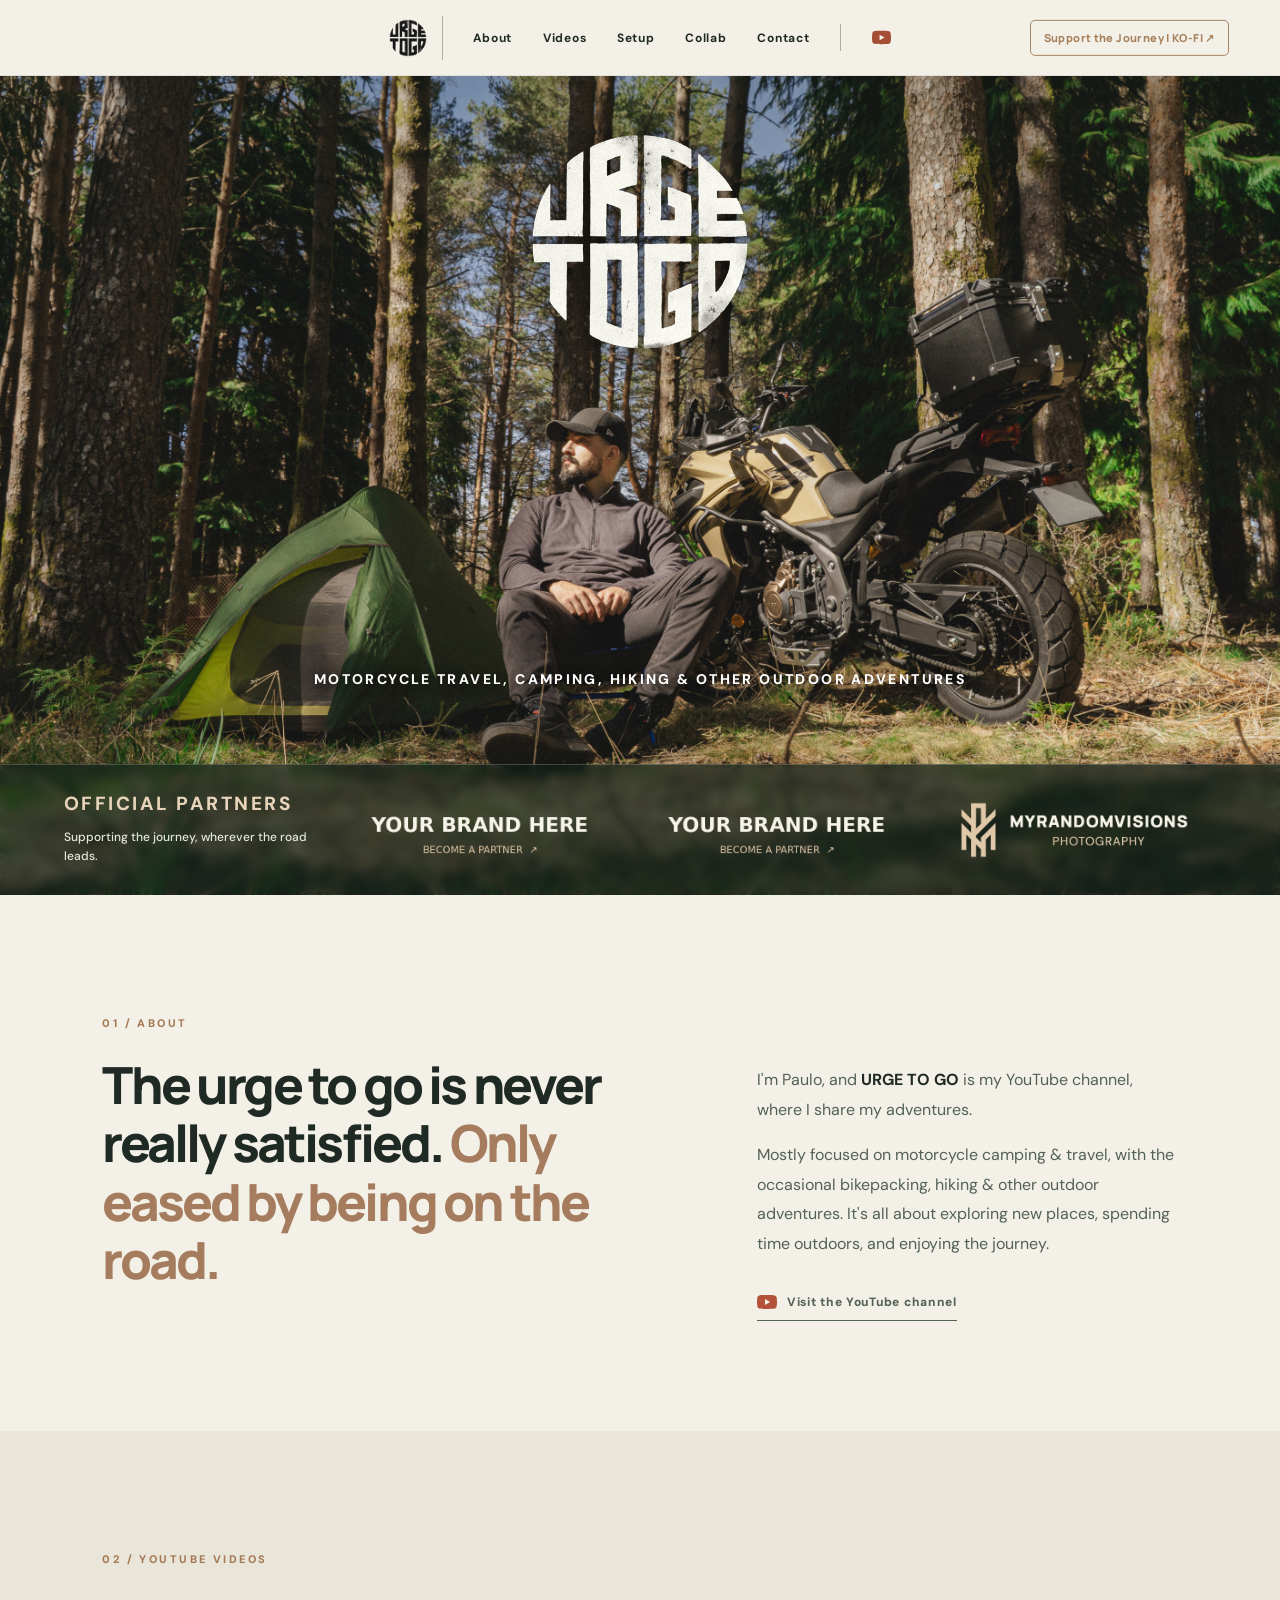
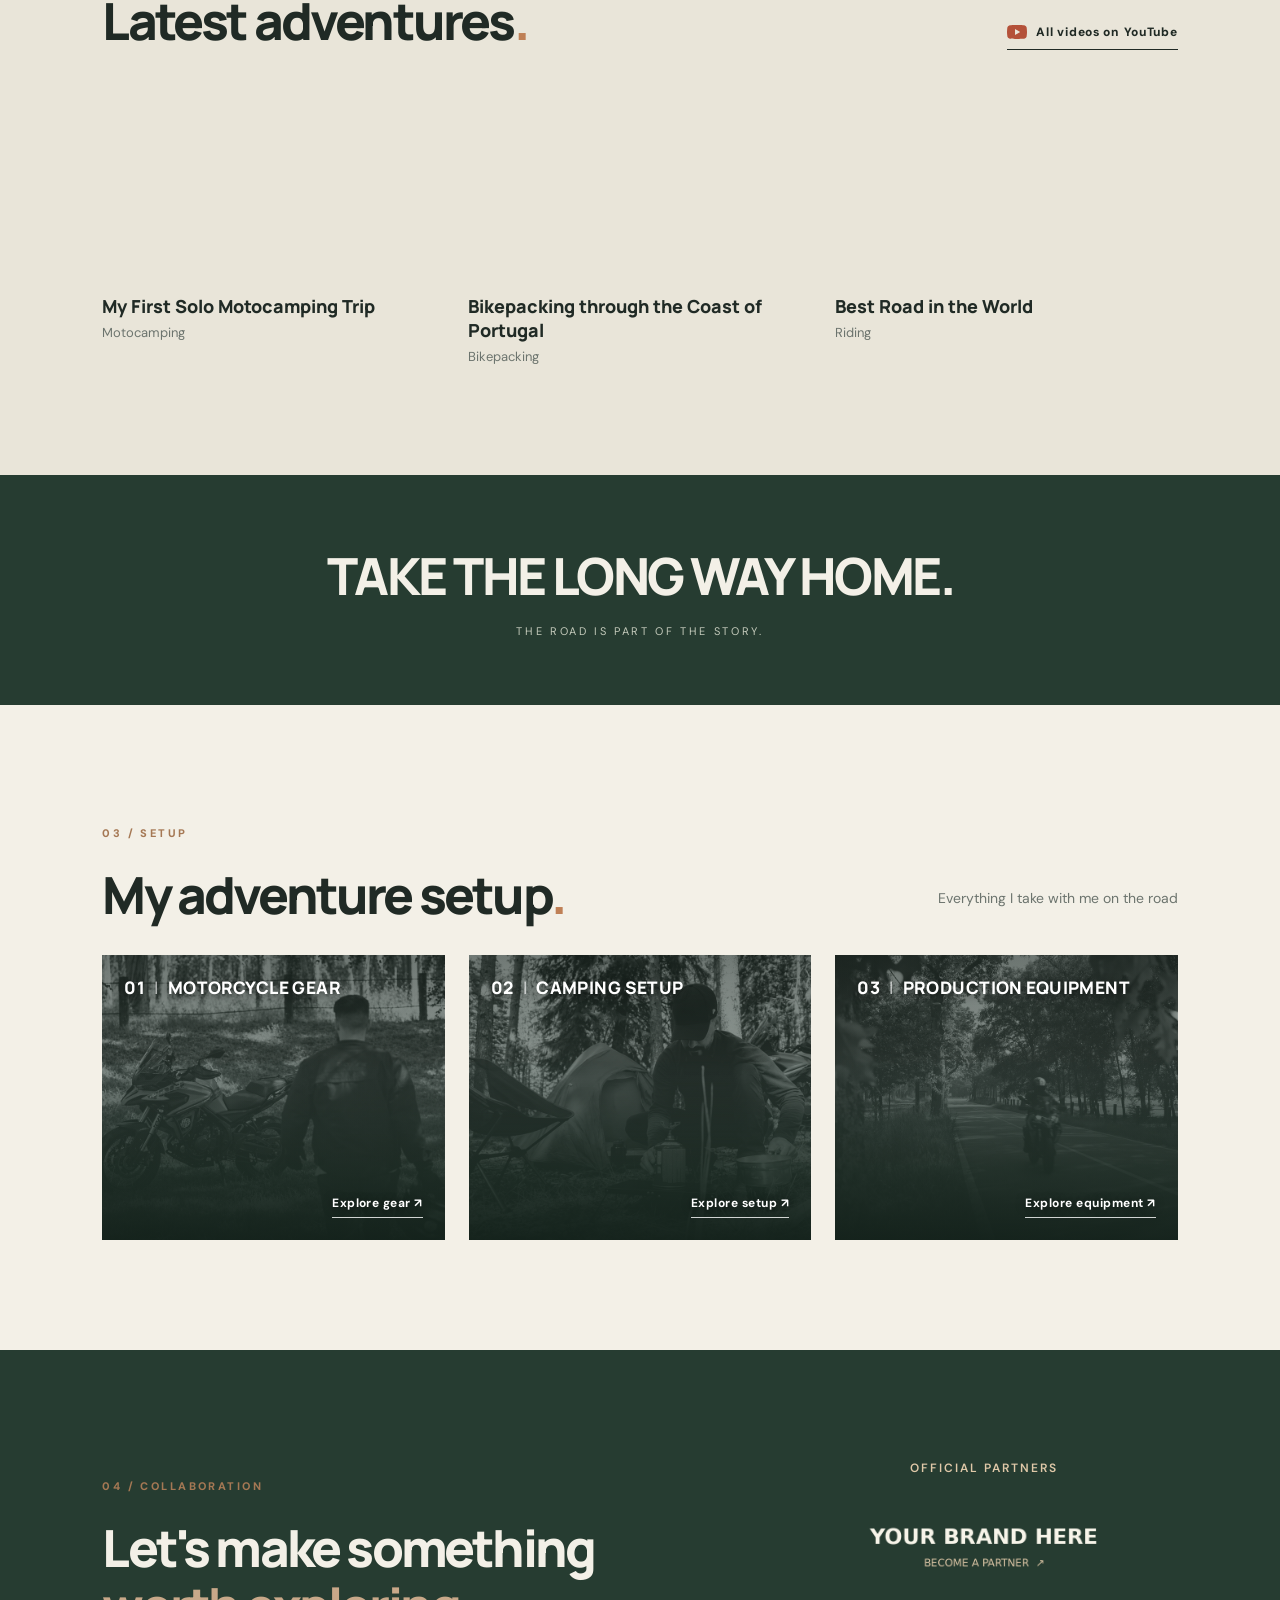
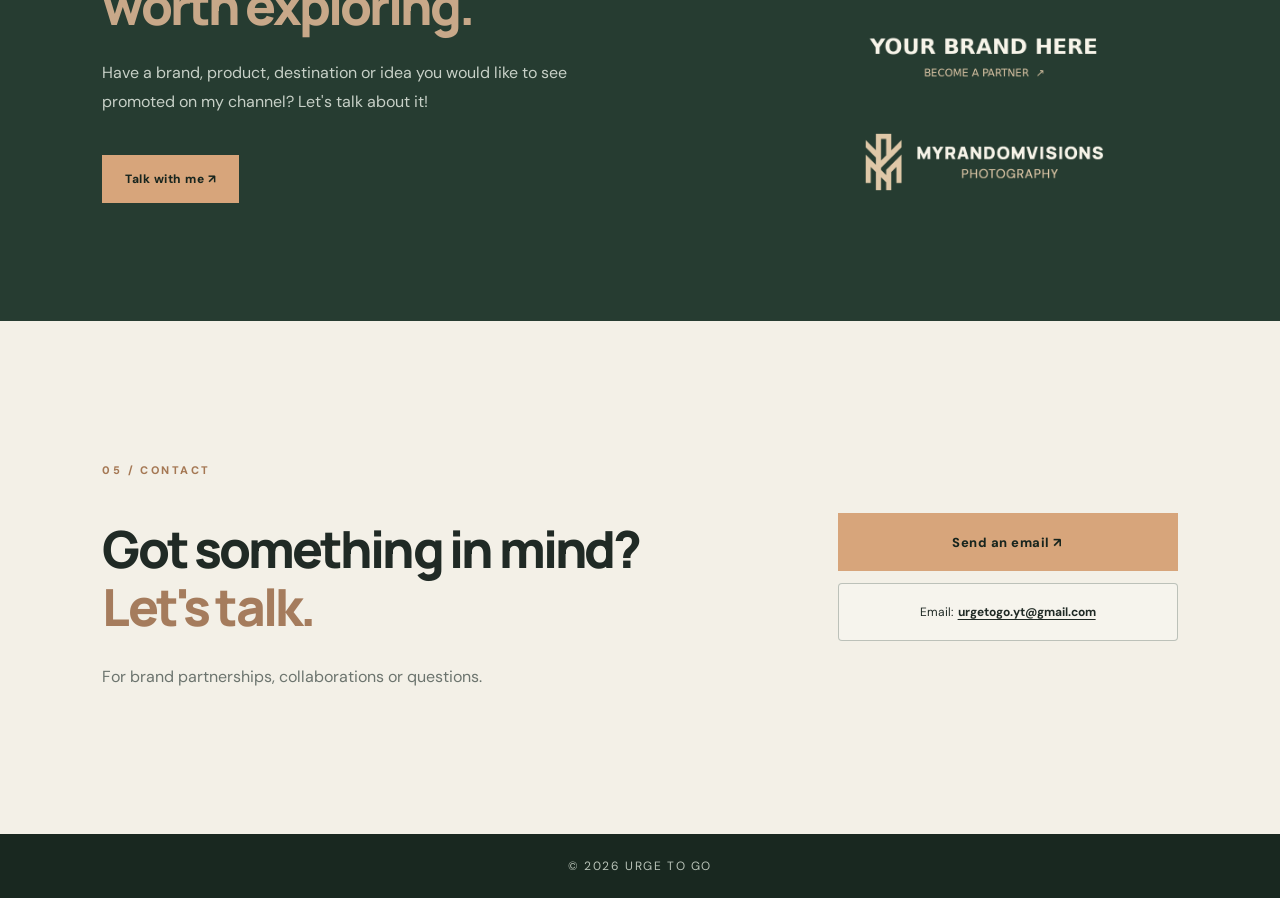
==== index.html @ 3bc168de "Add files via upload" ====
<!doctype html>
<html lang="en">
  <head><meta charset="utf-8"><meta name="viewport" content="width=device-width,initial-scale=1"><meta name="description" content="URGE TO GO — Motorcycle Travel, Camping, Hiking & Other Outdoor Adventures"><title>URGE TO GO | Motorcycle Travel, Camping, Hiking & Other Outdoor Adventures</title><link rel="icon" type="image/jpeg" href="images/favicon.jpg"><link rel="stylesheet" href="style.css"><style>
/* Keep the contact section comfortably in view when navigating to #contact. */
#contact { scroll-margin-top: 85px; padding-top: 155px; padding-bottom: 155px; }
/* Redistribute spacing inside Contact without changing section height. */
#contact .contact-copy > .eyebrow { transform: translateY(-24px); }
#contact .contact-copy > h2 + p { transform: translateY(12px); }
</style>
  </head>

  <body id="top">
    <header class="nav">
      <div class="nav-inner"><a class="wordmark" href="#top" aria-label="URGE TO GO home"><img src="images/header-logo.png" alt="URGE TO GO"></a>
        <nav aria-label="Main navigation"><a href="#about">About</a><a href="#videos">Videos</a><a href="#gear">Setup</a><a href="#collaborate">Collab</a><a href="#contact">Contact</a><a class="nav-youtube" href="https://www.youtube.com/@urgetogo" target="_blank" rel="noopener noreferrer" aria-label="URGE TO GO YouTube channel (opens in a new tab)" title="YouTube channel"><svg class="youtube-icon" viewBox="0 0 24 24" aria-hidden="true"><path fill="currentColor" d="M23.5 6.2a3 3 0 0 0-2.1-2.1C19.5 3.6 12 3.6 12 3.6s-7.5 0-9.4.5A3 3 0 0 0 .5 6.2 31.4 31.4 0 0 0 0 12a31.4 31.4 0 0 0 .5 5.8 3 3 0 0 0 2.1 2.1c1.9.5 9.4.5 9.4.5s7.5 0 9.4-.5a3 3 0 0 0 2.1-2.1A31.4 31.4 0 0 0 24 12a31.4 31.4 0 0 0-.5-5.8ZM9.6 15.6V8.4l6.2 3.6-6.2 3.6Z"/></svg></a>
        <a class="mobile-kofi" href="https://ko-fi.com/urgetogo" target="_blank" rel="noopener noreferrer">Support the Journey | KO-FI ↗</a>
</nav>
<a class="header-kofi" href="https://ko-fi.com/urgetogo" target="_blank" rel="noopener noreferrer">Support the Journey | KO-FI ↗</a>
<button class="menu" aria-label="Toggle navigation" aria-expanded="false">☰</button>
      </div>
    </header>

    <main>
      <section class="hero" aria-label="URGE TO GO motocamping adventure">
        <div class="hero-shade">
        </div>
        <div class="hero-content">
          <div class="logo-frame"><img src="images/logo.png" alt="URGE TO GO" onerror="this.style.display='none';this.nextElementSibling.style.display='block'"><h1 style="display:none">URGE TO GO</h1>
          </div>
        </div>
<p class="hero-tagline">MOTORCYCLE TRAVEL, CAMPING, HIKING & OTHER OUTDOOR ADVENTURES</p>
        <div class="hero-partners" aria-labelledby="partners-title">
          <div class="partners-heading"><p class="eyebrow" id="partners-title">OFFICIAL PARTNERS</p><p>Supporting the journey, wherever the road leads.</p>
          </div>
          <div class="partner-grid"><a class="partner-slot" data-partner="1" href="#contact" aria-label="Partner opportunity one — contact URGE TO GO"><img class="shared-partner-logo" src="images/partner-1.png" alt="Partner 1 — Your brand here"></a><a class="partner-slot" data-partner="2" href="#contact" aria-label="Partner opportunity two — contact URGE TO GO"><img class="shared-partner-logo" src="images/partner-2.png" alt="Partner 2 — Your brand here"></a><a class="partner-slot" data-partner="3" href="https://instagram.com/myrandomviisions" aria-label="Myrandomvisions Photography on Instagram"><img class="shared-partner-logo" src="images/partner-3.png" alt="Myrandomvisions Photography logo"></a>
          </div>
        </div>
      </section>

      <section class="intro section" id="about">
        <div><p class="eyebrow">01 / ABOUT</p><h2>The urge to go is never really satisfied. <em class="about-second-line">Only eased by being on the road.</em></h2>
        </div>
        <div class="intro-copy"><p>I'm Paulo, and <strong>URGE TO GO</strong> is my YouTube channel, where I share my adventures.</p><p>Mostly focused on motorcycle camping & travel, with the occasional bikepacking, hiking & other outdoor adventures. It's all about exploring new places, spending time outdoors, and enjoying the journey.</p><a class="text-link youtube-text-link" href="https://www.youtube.com/@urgetogo" target="_blank" rel="noopener"><svg class="youtube-icon" viewBox="0 0 24 24" aria-hidden="true" focusable="false"><path fill="currentColor" d="M23.5 6.2a3 3 0 0 0-2.1-2.1C19.5 3.6 12 3.6 12 3.6s-7.5 0-9.4.5A3 3 0 0 0 .5 6.2 31.4 31.4 0 0 0 0 12a31.4 31.4 0 0 0 .5 5.8 3 3 0 0 0 2.1 2.1c1.9.5 9.4.5 9.4.5s7.5 0 9.4-.5a3 3 0 0 0 2.1-2.1A31.4 31.4 0 0 0 24 12a31.4 31.4 0 0 0-.5-5.8ZM9.6 15.6V8.4l6.2 3.6-6.2 3.6Z"/></svg><span>Visit the YouTube channel</span></a>
        </div>
      </section>

      <section class="videos section" id="videos">
        <div class="section-heading">
          <div><p class="eyebrow">02 / YOUTUBE VIDEOS</p><h2>Latest adventures<span class="dot">.</span></h2>
          </div>
<a class="text-link" href="https://www.youtube.com/@urgetogo/videos" target="_blank" rel="noopener"><svg class="youtube-icon" viewBox="0 0 24 24" aria-hidden="true" focusable="false"><path fill="currentColor" d="M23.5 6.2a3 3 0 0 0-2.1-2.1C19.5 3.6 12 3.6 12 3.6s-7.5 0-9.4.5A3 3 0 0 0 .5 6.2 31.4 31.4 0 0 0 0 12a31.4 31.4 0 0 0 .5 5.8 3 3 0 0 0 2.1 2.1c1.9.5 9.4.5 9.4.5s7.5 0 9.4-.5a3 3 0 0 0 2.1-2.1A31.4 31.4 0 0 0 24 12a31.4 31.4 0 0 0-.5-5.8ZM9.6 15.6V8.4l6.2 3.6-6.2 3.6Z"/></svg><span>All videos on YouTube</span></a>
        </div>
        <div class="video-grid">
          <article class="video-card">
            <div class="video-placeholder" data-video="1"><span>▶</span><small>VIDEO 01 · ADD YOUTUBE ID</small>
            </div>
<h3>My First Solo Motocamping Trip</h3><p>Motocamping</p>
          </article>
          <article class="video-card">
            <div class="video-placeholder" data-video="2"><span>▶</span><small>VIDEO 02 · ADD YOUTUBE ID</small>
            </div>
<h3>Bikepacking through the Coast of Portugal</h3><p>Bikepacking</p>
          </article>
          <article class="video-card">
            <div class="video-placeholder" data-video="3"><span>▶</span><small>VIDEO 03 · ADD YOUTUBE ID</small>
            </div>
<h3>Best Road in the World</h3><p>Riding</p>
          </article>
        </div>
      </section>

      <section class="quote"><p>TAKE THE LONG WAY HOME.</p><span>THE ROAD IS PART OF THE STORY.</span>
      </section>

      <section class="gear section" id="gear">
        <div class="section-heading">
          <div><p class="eyebrow">03 / SETUP</p><h2>My adventure setup<span class="dot">.</span></h2>
          </div>
<p class="heading-note">Everything I take with me on the road</p>
        </div>
        <div class="gear-grid"><a class="gear-card" href="motorcycle.html">
          <div class="gear-image gear-one"><div class="gear-overlay"><span class="gear-overlay-heading"><span class="gear-overlay-number">01</span><span class="gear-overlay-divider">|</span><span>MOTORCYCLE GEAR</span></span><span class="gear-overlay-cta">Explore gear ↗</span></div></div>
</a><a class="gear-card" href="camping.html">
          <div class="gear-image gear-two"><div class="gear-overlay"><span class="gear-overlay-heading"><span class="gear-overlay-number">02</span><span class="gear-overlay-divider">|</span><span>CAMPING SETUP</span></span><span class="gear-overlay-cta">Explore setup ↗</span></div></div>
</a><a class="gear-card" href="filming.html">
          <div class="gear-image gear-three"><div class="gear-overlay"><span class="gear-overlay-heading"><span class="gear-overlay-number">03</span><span class="gear-overlay-divider">|</span><span>PRODUCTION EQUIPMENT</span></span><span class="gear-overlay-cta">Explore equipment ↗</span></div></div>
</a>
        </div>
      </section>

      <section class="collaborate section" id="collaborate">
        <div class="collab-text"><p class="eyebrow">04 / COLLABORATION</p><h2>Let's make something<br><em>worth exploring.</em></h2><p>Have a brand, product, destination or idea you would like to see promoted on my channel? Let's talk about it!</p><a class="button button-light" href="#contact">Talk with me ↗</a>
        </div>
        <div class="collab-partners" aria-label="Partner opportunities"><h3 class="collab-partners-title">OFFICIAL PARTNERS</h3><a class="collab-partner-slot" data-partner="1" href="#contact" aria-label="Partner opportunity 1 — contact URGE TO GO"><img class="shared-partner-logo" src="images/partner-1.png" alt="Partner 1 — Your brand here"></a><a class="collab-partner-slot" data-partner="2" href="#contact" aria-label="Partner opportunity 2 — contact URGE TO GO"><img class="shared-partner-logo" src="images/partner-2.png" alt="Partner 2 — Your brand here"></a><a class="collab-partner-slot" data-partner="3" href="https://instagram.com/myrandomviisions" aria-label="Myrandomvisions Photography on Instagram"><img class="shared-partner-logo" src="images/partner-3.png" alt="Myrandomvisions Photography logo"></a>
        </div>
      </section>

      <section class="contact section" id="contact">
        <div class="contact-inner">
          <div class="contact-copy"><p class="eyebrow">05 / CONTACT</p><h2>Got something in mind? <em>Let's talk.</em></h2><p>For brand partnerships, collaborations or questions.</p>
          </div>
          <div class="contact-action"><a class="button" id="contact-email" href="mailto:urgetogo.yt@gmail.com?subject=URGE%20TO%20GO%20Inquiry">Send an email ↗</a><p class="contact-hint">Email: <a href="mailto:urgetogo.yt@gmail.com">urgetogo.yt@gmail.com</a></p>
          </div>
        </div>
      </section>
    </main>

    <footer class="site-footer">
  <span class="footer-copyright">
    © 2026 URGE TO GO
  </span>


    </footer>
<a href="#top" class="back-top" aria-label="Back to top">↑</a>
    <script>
/* Partner URLs: edit each link here once to update both partner sections. */
const partnerLinks = {
  1: "#contact",
  2: "#contact",
  3: "https://instagram.com/myrandomvisions"
};
document.querySelectorAll('[data-partner]').forEach(function (box) {
  const url = partnerLinks[box.dataset.partner];
  if (!url) return;
  box.href = url;
  if (/^https?:\/\//i.test(url)) {
    box.target = "_blank";
    box.rel = "noopener noreferrer";
  } else {
    box.removeAttribute("target");
    box.removeAttribute("rel");
  }
});
</script>
    <script src="script.js">
    </script>
  </body>
</html>
---- style.css ----
@import url('https://fonts.googleapis.com/css2?family=DM+Sans:wght@400;500;600;700&family=Manrope:wght@400;500;600;700;800&display=swap');
:root {
  --ink:#202a25;
  --forest:#263d32;
  --cream:#f3f0e7;
  --sand:#ded6c4;
  --orange:#bf8056;
  --muted:#6c746e
}
* {
  box-sizing:border-box
}
html {
  scroll-behavior:smooth;
  scroll-padding-top:80px
}
body {
  margin:0;
  background:var(--cream);
  color:var(--ink);
  font-family:'DM Sans',Arial,sans-serif
}
a {
  color:inherit;
  text-decoration:none
}
.nav {
  height:76px;
  position:sticky;
  top:0;
  z-index:30;
  background:#f3f0e7f2;
  backdrop-filter:blur(12px);
  display:flex;
  align-items:center;
  justify-content:space-between;
  padding:0 6%;
  border-bottom:1px solid #202a2514
}
.wordmark {
  font-family:Manrope,sans-serif;
  font-weight:800;
  letter-spacing:-1.5px;
  font-size:23px
}
.wordmark span {
  color:#a27552
}
.nav nav {
  display:flex;
  gap:29px
}
.nav nav a {
  font-size:12px;
  font-weight:700;
  letter-spacing:.06em
}
.nav nav a:hover,.text-link:hover {
  color:var(--orange)
}
.menu {
  display:none;
  border:0;
  background:none;
  font-size:25px
}
.hero {
  min-height:650px;
  height:calc(100svh - 76px);
  max-height:850px;
  background:linear-gradient(120deg,#2d3c34aa,#202a2550),url('images/hero.jpg') center/cover;
  position:relative;
  color:white;
  display:flex;
  align-items:center;
  justify-content:center;
  text-align:center
}
.hero-shade {
  position:absolute;
  inset:0;
  background:linear-gradient(0deg,#16251eaa,transparent 35%,#17282050)
}
.hero-content {
  position:relative;
  z-index:1;
  padding:35px
}
.eyebrow {
  font-size:11px;
  font-weight:800;
  letter-spacing:.22em;
  text-transform:uppercase;
  color:#a57854
}
.hero .eyebrow {
  color:#e6c7a8
}
.logo-frame {
  height:150px;
  display:flex;
  justify-content:center;
  align-items:center;
  margin:15px auto
}
.logo-frame img {
  max-width:min(520px,78vw);
  max-height:150px;
  object-fit:contain
}
.logo-frame h1 {
  font:800 clamp(48px,9vw,112px)/1 Manrope,sans-serif;
  letter-spacing:-.07em
}
.hero-line {
  font-size:clamp(19px,2.5vw,28px);
  font-weight:400;
  margin:0 0 34px
}
.button {
  background:#d7a57b;
  color:#18251e;
  padding:16px 23px;
  display:inline-flex;
  gap:28px;
  align-items:center;
  font-size:12px;
  font-weight:800;
  letter-spacing:.04em;
  transition:transform .2s,background .2s
}
.button:hover {
  transform:translateY(-3px);
  background:#ecc09b
}
.hero-bottom {
  position:absolute;
  bottom:30px;
  left:6%;
  right:6%;
  display:flex;
  justify-content:space-between;
  font-size:10px;
  font-weight:700;
  letter-spacing:.15em;
  color:#e2e3d9
}
.section {
  padding:110px 8%
}
.intro {
  display:grid;
  grid-template-columns:1.3fr 1fr;
  gap:10%
}
.intro h2,.section h2 {
  font:800 clamp(34px,4vw,58px)/1.14 Manrope,sans-serif;
  letter-spacing:-.055em;
  margin:25px 0
}
.section h2 em {
  font-style:normal;
  color:#a57c5d
}
.intro-copy {
  padding-top:44px;
  color:#536159;
  font-size:16px;
  line-height:1.85
}
.intro-copy strong {
  color:var(--ink)
}
.text-link {
  display:inline-block;
  margin-top:16px;
  font-size:12px;
  letter-spacing:.06em;
  font-weight:800;
  border-bottom:1px solid currentColor;
  padding-bottom:7px
}
.videos {
  background:#e9e5d9
}
.section-heading {
  display:flex;
  align-items:end;
  justify-content:space-between;
  gap:25px;
  margin-bottom:32px
}
.section-heading h2 {
  margin-bottom:0
}
.dot {
  color:var(--orange)
}
.video-grid {
  display:grid;
  grid-template-columns:repeat(3,1fr);
  gap:23px
}
.video-placeholder {
  aspect-ratio:16/9;
  background:linear-gradient(135deg,#42584b,#1d3028);
  display:flex;
  flex-direction:column;
  align-items:center;
  justify-content:center;
  color:#f5f2e7;
  gap:16px
}
.video-placeholder span {
  font-size:27px;
  border:1px solid #ffffff80;
  border-radius:50%;
  height:68px;
  width:68px;
  display:grid;
  place-items:center;
  padding-left:4px
}
.video-placeholder small {
  font-size:10px;
  letter-spacing:.15em
}
.video-card iframe {
  display:block;
  width:100%;
  aspect-ratio:16/9;
  border:0
}
.video-card h3,.gear-card h3 {
  font:800 18px Manrope,sans-serif;
  margin:19px 0 6px
}
.video-card p {
  margin:0;
  color:var(--muted);
  font-size:13px
}
.quote {
  background:#263c31;
  color:#f3f0e7;
  padding:65px 8%;
  text-align:center
}
.quote p {
  font:800 clamp(28px,4vw,52px) Manrope,sans-serif;
  letter-spacing:-.05em;
  margin:0 0 9px
}
.quote span {
  font-size:11px;
  letter-spacing:.24em;
  color:#c4cabb
}
.heading-note {
  color:var(--muted);
  font-size:14px;
  max-width:250px;
  line-height:1.6
}
.gear-grid {
  display:grid;
  grid-template-columns:repeat(3,1fr);
  gap:24px
}
.gear-image {
  height:240px;
  position:relative;
  background-position:center;
  background-size:cover;
  transition:filter .2s
}
.gear-card:hover .gear-image {
  filter:brightness(1.1)
}
.gear-one {
  background-image:linear-gradient(#263d3240,#263d3270),url('images/gear-moto.jpg')
}
.gear-two {
  background-image:linear-gradient(#263d3240,#263d3270),url('images/gear-camping.jpg')
}
.gear-three {
  background-image:linear-gradient(#263d3240,#263d3270),url('images/gear-camera.jpg')
}
.gear-image span {
  position:absolute;
  top:20px;
  left:20px;
  color:white;
  font-weight:800;
  font-size:12px
}
.gear-info {
  display:flex;
  align-items:center;
  justify-content:space-between;
  gap:10px
}
.gear-info span {
  font-size:11px;
  color:#8b735f
}
.affiliate-note {
  font-size:11px;
  color:#798078;
  margin-top:35px
}
.collaborate {
  background:#263c31;
  color:#f3f0e7;
  display:grid;
  grid-template-columns:1.2fr .8fr;
  gap:10%;
  align-items:center
}
.collaborate h2 em {
  color:#c8a889
}
.collab-text>p:not(.eyebrow) {
  color:#c7d0c7;
  max-width:470px;
  line-height:1.8
}
.button-light {
  margin-top:22px
}
.ad-box {
  border:1px solid #aab6a055;
  min-height:320px;
  padding:30px;
  display:flex;
  flex-direction:column;
  justify-content:space-between;
  background:#ffffff08
}
.ad-box span {
  font-size:10px;
  letter-spacing:.2em;
  color:#bfc7bb
}
.ad-box strong {
  font:800 clamp(27px,3vw,43px)/1.2 Manrope,sans-serif;
  letter-spacing:-.05em
}
.ad-box:hover {
  background:#ffffff14
}
.contact {
  text-align:center;
  padding-top:120px;
  padding-bottom:110px
}
.contact>p:not(.eyebrow) {
  color:var(--muted);
  line-height:1.7
}
.contact .button {
  margin-top:18px
}
.contact .contact-hint {
  font-size:11px;
  color:#8c8d81
}
.socials {
  display:flex;
  justify-content:center;
  gap:40px;
  margin-top:60px;
  font-size:11px;
  font-weight:800;
  letter-spacing:.12em
}
footer {
  padding:27px 6%;
  background:#192820;
  color:#b9c3b8;
  display:flex;
  justify-content:space-between;
  font-size:10px;
  letter-spacing:.13em
}
.back-top {
  position:fixed;
  right:23px;
  bottom:23px;
  z-index:20;
  width:46px;
  height:46px;
  display:grid;
  place-items:center;
  background:#d7a57b;
  color:#1b2921;
  box-shadow:0 4px 16px #0003;
  font-size:24px;
  opacity:0;
  pointer-events:none;
  transition:opacity .2s
}
.back-top.visible {
  opacity:1;
  pointer-events:auto
}
@media(max-width:800px) {
  .nav {
    height:66px
  }
  .nav nav {
    display:none;
    position:absolute;
    top:66px;
    left:0;
    right:0;
    background:var(--cream);
    padding:25px 6%;
    flex-direction:column;
    gap:20px;
    box-shadow:0 10px 15px #0001
  }
  .nav nav.open {
    display:flex
  }
  .menu {
    display:block
  }
  .hero {
    min-height:590px;
    height:calc(90svh - 66px)
  }
  .hero-bottom {
    font-size:8px
  }
  .hero-bottom span {
    display:none
  }
  .section {
    padding:75px 6%
  }
  .intro,.collaborate {
    grid-template-columns:1fr;
    gap:20px
  }
  .intro-copy {
    padding-top:0
  }
  .video-grid,.gear-grid {
    grid-template-columns:1fr;
    gap:34px
  }
  .gear-image {
    height:280px
  }
  .section-heading {
    align-items:start;
    flex-direction:column
  }
  .section-heading .text-link {
    margin-top:0
  }
  .ad-box {
    min-height:260px
  }
  .logo-frame {
    height:130px
  }
  .logo-frame img {
    max-height:130px
  }
  footer {
    gap:15px;
    flex-wrap:wrap
  }
}
@media(prefers-reduced-motion:reduce) {
  html {
    scroll-behavior:auto
  }
  * {
    transition:none!important
  }
}
/* V2: compact scenic hero, circular header mark, contact form and gear pages */
.wordmark {
  display:flex;
  align-items:center;
  justify-content:center;
  width:62px;
  height:62px;
  flex-shrink:0
}
.wordmark img {
  display:block;
  width:56px;
  height:56px;
  object-fit:contain;
  border-radius:50%
}
.hero {
  min-height:530px;
  height:calc(85svh - 76px);
  max-height:730px
}
.contact-form {
  max-width:600px;
  margin:35px auto 0;
  text-align:left;
  display:flex;
  flex-direction:column;
  gap:11px
}
.contact-form label {
  font-size:12px;
  font-weight:800;
  letter-spacing:.06em
}
.contact-form input,.contact-form textarea {
  width:100%;
  padding:15px 16px;
  border:1px solid #c6c5b8;
  background:#fffdf7;
  color:var(--ink);
  font:inherit;
  border-radius:2px;
  margin-bottom:9px
}
.contact-form input:focus,.contact-form textarea:focus {
  outline:2px solid var(--orange);
  outline-offset:2px
}
.contact-form .button {
  border:0;
  cursor:pointer;
  align-self:flex-start;
  margin-top:6px
}
.form-note {
  font-size:12px;
  color:var(--muted);
  line-height:1.6;
  margin:3px 0
}
.contact-address {
  font-size:13px
}
.contact-address a {
  text-decoration:underline;
  text-underline-offset:4px
}
.gear-page-hero {
  padding:100px 8% 75px;
  background:#263c31;
  color:var(--cream)
}
.gear-page-hero h1 {
  font:800 clamp(40px,6vw,72px)/1.1 Manrope,sans-serif;
  letter-spacing:-.055em;
  margin:20px 0
}
.gear-page-hero p:last-child {
  color:#c9d2c7;
  max-width:650px;
  line-height:1.8
}
.gear-page {
  padding:75px 8% 110px
}
.gear-page-intro {
  color:var(--muted);
  line-height:1.8;
  max-width:680px
}
.product-grid {
  display:grid;
  grid-template-columns:repeat(3,1fr);
  gap:24px;
  margin-top:36px
}
.product-card {
  background:#e9e5d9;
  padding:25px;
  min-height:220px;
  display:flex;
  flex-direction:column;
  justify-content:space-between
}
.product-card h2 {
  font:800 21px Manrope,sans-serif;
  margin:8px 0
}
.product-card p {
  color:#5f6a60;
  line-height:1.65;
  font-size:14px
}
.product-card .text-link {
  align-self:flex-start
}
.product-card .pending {
  font-size:11px;
  letter-spacing:.08em;
  color:#987c62;
  font-weight:800
}
@media(max-width:800px) {
  .wordmark {
    width:52px;
    height:52px
  }
  .wordmark img {
    width:49px;
    height:49px
  }
  .hero {
    min-height:500px;
    height:calc(80svh - 66px)
  }
  .product-grid {
    grid-template-columns:1fr
  }
  .gear-page-hero {
    padding:75px 6% 55px
  }
  .gear-page {
    padding:55px 6% 80px
  }
}
/* V3 — scenic, unobstructed hero and immediate partner placements */
.nav nav {
  align-items:center
}
.youtube-icon {
  display:inline-block;
  width:19px;
  height:19px;
  flex:none;
  vertical-align:middle
}
.nav nav .nav-youtube {
  border-left:1px solid #a9b0a5;
  padding-left:23px;
  display:inline-flex;
  align-items:center;
  justify-content:center;
  color:#a54e36;
  min-height:27px
}
.nav nav .nav-youtube:hover {
  color:#c47754
}
.youtube-text-link {
  display:inline-flex;
  align-items:center;
  gap:10px
}
.youtube-text-link .youtube-icon {
  color:#b45139;
  width:20px;
  height:20px
}
.hero {
  min-height:420px;
  height:clamp(420px,62svh,620px);
  align-items:flex-start;
  justify-content:flex-start;
  text-align:left;
  background-position:center center
}
.hero-shade {
  background:linear-gradient(90deg,#14231cc9 0%,#14231c7a 28%,transparent 64%),linear-gradient(0deg,#15231a70,transparent 22%)
}
.hero-content {
  padding:clamp(38px,5vw,76px) 6%;
  max-width:600px;
  text-align:left
}
.hero .eyebrow {
  font-size:10px;
  letter-spacing:.17em
}
.logo-frame {
  height:175px;
  justify-content:flex-start;
  margin:14px 0 8px
}
.logo-frame img {
  max-height:175px;
  max-width:min(480px,82vw)
}
.hero-line {
  font-size:clamp(16px,1.9vw,22px);
  margin:8px 0 0;
  color:#f1e9d9
}
.hero-bottom {
  bottom:22px
}
.partners {
  background:#e4dfd2;
  padding:24px 6% 32px;
  display:grid;
  grid-template-columns:minmax(160px, .85fr) 3fr;
  gap:30px;
  align-items:center;
  border-bottom:1px solid #c8c6b9
}
.partners-heading .eyebrow {
  margin:0 0 8px;
  color:#785d44
}
.partners-heading p:last-child {
  font-size:12px;
  line-height:1.6;
  color:#6d756d;
  margin:0;
  max-width:190px
}
.partner-grid {
  display:grid;
  grid-template-columns:repeat(3,minmax(0,1fr));
  gap:12px
}
.partner-slot {
  min-height:112px;
  background:#f3f0e7;
  border:1px solid #cbc9bc;
  display:flex;
  flex-direction:column;
  align-items:center;
  justify-content:center;
  gap:9px;
  text-align:center;
  transition:background .2s,border-color .2s
}
.partner-slot:hover {
  background:#fffaf0;
  border-color:#a57c5d
}
.partner-logo-placeholder {
  font:800 15px/1.15 Manrope,sans-serif;
  letter-spacing:.1em;
  color:#858b7e
}
.partner-cta {
  font-size:10px;
  color:#a07958;
  font-weight:700
}
@media(max-width:800px) {
  .nav nav .nav-youtube {
    border-left:0;
    border-top:1px solid #c8c6b9;
    padding:15px 0 0;
    justify-content:flex-start
  }
  .hero {
    height:clamp(420px,60svh,540px);
    min-height:420px;
    background-position:center
  }
  .hero-content {
    padding:42px 6%;
    max-width:78%
  }
  .hero-shade {
    background:linear-gradient(90deg,#14231cbb,transparent 85%),linear-gradient(0deg,#15231a88,transparent 25%)
  }
  .logo-frame {
    height:145px
  }
  .logo-frame img {
    max-height:145px
  }
  .partners {
    grid-template-columns:1fr;
    gap:17px
  }
  .partners-heading p:last-child {
    max-width:none
  }
  .partner-grid {
    gap:8px
  }
  .partner-slot {
    min-height:102px
  }
  .partner-logo-placeholder {
    font-size:12px
  }
  .partner-cta {
    font-size:9px
  }
}
@media(max-width:480px) {
  .hero-content {
    max-width:90%
  }
  .hero .eyebrow {
    font-size:9px
  }
  .hero-bottom {
    font-size:8px
  }
  .partner-grid {
    grid-template-columns:repeat(3,minmax(0,1fr))
  }
  .partner-slot {
    padding:8px 3px
  }
  .partner-logo-placeholder {
    font-size:10px
  }
  .partner-cta {
    font-size:8px
  }
}
/* V4 — centered navigation, photo-first hero, sponsors overlaid on photo */
.nav {
  justify-content:center;
  padding:0 20px
}
.nav-inner {
  display:flex;
  align-items:center;
  justify-content:center;
  gap:clamp(16px,3vw,44px);
  width:max-content;
  max-width:100%;
  margin:0 auto
}
.nav nav {
  align-items:center;
  gap:clamp(14px,2.4vw,31px)
}
.nav nav .nav-youtube {
  padding-left:clamp(14px,2.4vw,31px)
}
.hero {
  height:clamp(570px,79svh,800px);
  min-height:570px;
  max-height:none;
  display:flex;
  align-items:center;
  justify-content:center;
  text-align:center;
  padding:0 0 180px;
  background-image:url('images/hero.jpg');
  background-position:center center;
  background-size:cover
}
.hero-shade {
  background:linear-gradient(180deg,#0b1c140c 0%,#0b1c1410 55%,#0b1c1430 100%)
}
.hero-content {
  position:relative;
  z-index:1;
  padding:30px 20px;
  max-width:none;
  text-align:center;
  filter:drop-shadow(0 3px 12px #0007)
}
.logo-frame {
  height:auto;
  margin:0;
  justify-content:center
}
.logo-frame img {
  max-height:clamp(180px,27vw,280px);
  max-width:min(680px,84vw);
  object-fit:contain
}
.logo-frame h1 {
  font-size:clamp(54px,10vw,120px)
}
.hero-partners {
  position:absolute;
  bottom:0;
  left:0;
  right:0;
  z-index:2;
  display:grid;
  grid-template-columns:minmax(180px,.85fr) minmax(0,3fr);
  align-items:center;
  gap:25px;
  padding:18px max(5%,calc((100vw - 1380px)/2));
  background:rgba(15,32,25,.68);
  backdrop-filter:blur(5px);
  border-top:1px solid #ffffff30;
  text-align:left
}
.hero-partners .partners-heading .eyebrow {
  color:#e7d4ba;
  margin:0 0 10px
}
.hero-partners .partners-heading p:last-child {
  color:#e3e9de;
  font-size:11px;
  letter-spacing:.10em;
  line-height:1.65;
  max-width:250px;
  font-weight:700
}
.hero-partners .partner-grid {
  gap:12px
}
.hero-partners .partner-slot {
  min-height:105px;
  background:#f0eee512;
  border:1px solid #ffffff60;
  color:#fff;
  gap:7px;
  padding:12px;
  transition:background .2s
}
.hero-partners .partner-slot:hover {
  background:#f0eee530;
  border-color:#fff
}
.hero-partners .partner-logo-placeholder {
  color:#f7f4e9;
  font-size:15px
}
.hero-partners .partner-cta {
  color:#dfc8a8
}
@media(max-width:800px) {
  .nav {
    padding:0 6%
  }
  .nav-inner {
    width:100%;
    justify-content:space-between
  }
  .nav nav {
    align-items:flex-start
  }
  .nav nav .nav-youtube {
    border-left:0;
    border-top:1px solid #c8c6b9;
    padding:15px 0 0
  }
  .hero {
    height:clamp(570px,80svh,730px);
    min-height:570px;
    padding-bottom:225px
  }
  .hero-content {
    padding:20px
  }
  .logo-frame img {
    max-height:clamp(150px,28vw,215px)
  }
  .hero-partners {
    grid-template-columns:1fr;
    gap:12px;
    padding:16px 5% 18px
  }
  .hero-partners .partners-heading p:last-child {
    max-width:none
  }
  .hero-partners .partner-slot {
    min-height:90px
  }
  .hero-partners .partner-logo-placeholder {
    font-size:12px
  }
}
@media(max-width:480px) {
  .hero {
    min-height:570px;
    height:clamp(570px,83svh,680px);
    padding-bottom:220px
  }
  .hero-partners {
    gap:10px;
    padding:15px 4%
  }
  .hero-partners .partner-grid {
    gap:6px
  }
  .hero-partners .partner-slot {
    min-height:82px;
    padding:7px 3px
  }
  .hero-partners .partner-logo-placeholder {
    font-size:10px
  }
  .hero-partners .partner-cta {
    font-size:8px
  }
  .hero-partners .partners-heading p:last-child {
    font-size:10px
  }
  .logo-frame img {
    max-width:78vw;
    max-height:175px
  }
}
/* V5 — requested refinements */
.wordmark {
  width:44px;
  height:44px;
  flex-shrink:0
}
.wordmark img {
  width:38px;
  height:38px;
  object-fit:contain
}
.nav-inner {
  gap:clamp(12px,2.3vw,30px)
}
.nav-inner>.wordmark {
  border-right:1px solid #a9b0a5;
  padding-right:15px;
  width:54px
}
.hero-shade {
  background:linear-gradient(180deg,rgba(10,26,20,.30) 0%,rgba(10,26,20,.10) 28%,transparent 58%,rgba(10,26,20,.14) 100%)
}
.hero-tagline {
  position:absolute;
  bottom:158px;
  left:5%;
  right:5%;
  z-index:2;
  margin:0;
  padding:12px 0;
  text-align:center;
  font-size:clamp(11px,1.35vw,17px);
  font-weight:800;
  letter-spacing:.17em;
  color:#fff;
  text-shadow:0 2px 12px #000b
}
.hero-partners .partners-heading .eyebrow {
  font-size:clamp(14px,1.6vw,19px);
  letter-spacing:.13em;
  line-height:1.2;
  margin-bottom:12px
}
.hero-partners .partners-heading p:last-child {
  font-size:12px;
  letter-spacing:0;
  line-height:1.6;
  font-weight:500;
  max-width:245px
}
@media(max-width:800px) {
  .wordmark {
    width:44px;
    height:44px
  }
  .wordmark img {
    width:38px;
    height:38px
  }
  .nav-inner>.wordmark {
    width:54px
  }
  .hero-tagline {
    bottom:192px;
    font-size:11px;
    letter-spacing:.11em
  }
  .hero-partners .partners-heading .eyebrow {
    font-size:15px
  }
}
@media(max-width:480px) {
  .hero-tagline {
    bottom:190px;
    font-size:10px;
    letter-spacing:.07em
  }
  .hero-partners .partners-heading .eyebrow {
    font-size:14px
  }
  .hero-partners .partners-heading p:last-child {
    font-size:11px
  }
}
/* V6 — taller scenic hero, top-aligned 80% logo, balanced tagline spacing */
.hero {
  height:clamp(660px,91svh,920px);
  min-height:660px;
  align-items:flex-start;
  justify-content:center;
  padding:0;
  background-image:url('images/hero.jpg')
}
.hero-content {
  padding:54px 20px 0;
  margin:0 auto
}
.logo-frame img {
  max-height:clamp(144px,21.6vw,224px);
  max-width:min(544px,67.2vw)
}
.hero-shade {
  background:linear-gradient(180deg,rgba(10,26,20,.20) 0%,rgba(10,26,20,.06) 29%,transparent 62%,rgba(10,26,20,.10) 100%)
}
.hero-tagline {
  bottom:205px;
  font-size:clamp(10px,1.15vw,14px);
  padding:0;
  line-height:1.4
}
@media(max-width:800px) {
  .hero {
    height:clamp(655px,92svh,840px);
    min-height:655px;
    padding:0
  }
  .hero-content {
    padding:38px 15px 0
  }
  .logo-frame img {
    max-height:clamp(120px,22.4vw,172px);
    max-width:67.2vw
  }
  .hero-tagline {
    bottom:238px;
    font-size:10px
  }
}
@media(max-width:480px) {
  .hero {
    height:clamp(650px,94svh,790px);
    min-height:650px
  }
  .hero-content {
    padding-top:34px
  }
  .logo-frame img {
    max-height:140px;
    max-width:68vw
  }
  .hero-tagline {
    bottom:226px;
    font-size:9px;
    letter-spacing:.06em
  }
}
/* V7 refinements */
.intro h2 em {
  font-style:italic
}
.videos .section-heading .text-link {
  display:inline-flex;
  align-items:center;
  gap:9px;
  white-space:nowrap
}
.videos .section-heading .youtube-icon {
  width:20px;
  height:20px;
  color:#b45139
}
.gear .heading-note {
  max-width:none;
  white-space:nowrap
}
.gear-info {
  min-height:64px
}
.gear-info h3 {
  margin:0;
  flex:1
}
.gear-info span {
  display:inline-flex;
  align-items:center;
  white-space:nowrap;
  align-self:center
}
.affiliate-note {
  text-align:center
}
.collab-partners {
  display:flex;
  flex-direction:column;
  gap:12px;
  min-width:0
}
.collab-partner-slot {
  border:1px solid #ffffff60;
  background:#f0eee512;
  min-height:100px;
  display:flex;
  align-items:center;
  justify-content:center;
  flex-direction:column;
  gap:9px;
  text-align:center;
  padding:15px;
  transition:background .2s
}
.collab-partner-slot:hover {
  background:#f0eee52b;
  border-color:#fff
}
.collab-partner-slot .partner-logo-placeholder {
  color:#f7f4e9;
  font-size:15px
}
.collab-partner-slot .partner-cta {
  color:#dfc8a8
}
.contact {
  text-align:left
}
.contact-inner {
  max-width:920px;
  margin:0
}
.contact-inner>p:not(.eyebrow) {
  color:var(--muted);
  line-height:1.7
}
.contact-inner h2 {
  max-width:850px
}
.contact .contact-hint {
  font-size:11px;
  color:#8c8d81
}
.back-top {
  border-radius:50%
}
footer {
  justify-content:center;
  text-align:center
}
@media(max-width:800px) {
  .gear .heading-note {
    white-space:normal
  }
  .collab-partner-slot {
    min-height:88px
  }
  .gear-info {
    gap:12px
  }
  .contact-inner h2 {
    max-width:100%
  }
}
@media(max-width:400px) {
  .gear-info span {
    font-size:10px
  }
  .gear-info h3 {
    font-size:16px
  }
}
/* V8 — compact, balanced contact layout */
.intro h2 .about-second-line {
  font-style:normal
}
.contact {
  padding-top:78px;
  padding-bottom:78px
}
.contact-inner {
  max-width:none;
  display:grid;
  grid-template-columns:minmax(0,1.5fr) minmax(245px,.8fr);
  align-items:center;
  gap:clamp(30px,6vw,100px)
}
.contact-copy h2 {
  max-width:780px;
  margin:18px 0 16px
}
.contact-copy h2 em {
  display:block
}
.contact-copy>p:not(.eyebrow) {
  color:var(--muted);
  line-height:1.7;
  margin:0
}
.contact-action {
  display:flex;
  flex-direction:column;
  align-items:center;
  justify-content:center;
  gap:15px;
  text-align:center
}
.contact-action .button {
  margin:0;
  padding:19px 30px;
  font-size:13px;
  justify-content:center;
  min-width:205px
}
.contact-action .contact-hint {
  margin:0;
  overflow-wrap:anywhere
}
@media(max-width:800px) {
  .contact {
    padding-top:65px;
    padding-bottom:65px
  }
  .contact-inner {
    grid-template-columns:1fr;
    gap:30px
  }
  .contact-action {
    align-items:flex-start;
    text-align:left
  }
}
/* V9 — two aligned contact action rectangles */
.contact-action {
  width:100%;
  max-width:340px;
  justify-self:center;
  align-items:stretch;
  gap:12px
}
.contact-action .button {
  width:100%;
  min-width:0;
  min-height:58px
}
.contact-action .contact-hint {
  width:100%;
  margin:0;
  padding:17px 18px;
  min-height:58px;
  display:flex;
  align-items:center;
  justify-content:center;
  flex-wrap:wrap;
  gap:5px;
  border:1px solid rgba(38,61,50,.28);
  border-radius:4px;
  background:rgba(255,255,255,.27);
  color:var(--ink);
  font-size:12px;
  text-align:center
}
.contact-action .contact-hint a {
  font-weight:700;
  text-decoration:underline;
  text-underline-offset:3px
}
@media(max-width:800px) {
  .contact-action {
    justify-self:start;
    max-width:340px;
    align-items:stretch
  }
  .contact-action .contact-hint {
    text-align:center
  }
}
/* V10 — right-align the contact action cards with the collaboration partner column */
@media (min-width:801px) {
  .contact-action {
    justify-self:end;
    margin-right:0;
  }
}
/* Local-file preview for YouTube embeds (prevents Error 153 when opened with file://) */
.video-local-preview {
  aspect-ratio:16/9;
  background-position:center;
  background-size:cover;
  display:flex;
  align-items:center;
  justify-content:center;
  flex-direction:column;
  gap:12px;
  color:#fff;
  text-align:center;
  padding:16px;
  font-size:12px;
  font-weight:700
}
.video-play-icon {
  background:#d7a57b;
  color:#18251e;
  border-radius:50%;
  width:58px;
  height:58px;
  display:grid;
  place-items:center;
  font-size:22px;
  padding-left:3px
}
/* V14 — matching product sponsorships and editable setup lists */
.setup-sponsors {
  display:grid;
  grid-template-columns:repeat(3,minmax(0,1fr));
  gap:24px;
  margin:0 0 42px
}
.setup-sponsor-slot {
  min-height:165px;
  display:flex;
  flex-direction:column;
  align-items:center;
  justify-content:center;
  gap:13px;
  padding:24px 16px;
  text-align:center;
  background:#263c31;
  color:#f5f0e5;
  border:1px solid #6b7c6e;
  text-decoration:none;
  transition:background .2s,border-color .2s
}
.setup-sponsor-slot:hover {
  background:#344f40;
  border-color:#c8a47d
}
.setup-sponsor-kicker {
  font-size:10px;
  letter-spacing:.16em;
  font-weight:800;
  color:#d6bea0
}
.setup-sponsor-slot strong {
  font:800 clamp(17px,2vw,24px)/1.25 Manrope,sans-serif
}
.setup-sponsor-cta {
  font-size:11px;
  letter-spacing:.06em;
  color:#d6bea0
}
.setup-product-grid {
  margin-top:0
}
.setup-category {
  min-height:275px;
  justify-content:flex-start
}
.setup-category h2 {
  margin:0 0 8px
}
.setup-category .setup-category-subtitle {
  margin:0 0 22px;
  font-size:14px;
  color:#576a5b
}
.setup-product-list {
  list-style:none;
  padding:16px 0 0;
  margin:0;
  border-top:1px solid #c8c7b8;
  display:flex;
  flex-direction:column;
  gap:14px
}
.setup-product-list li {
  font-size:14px;
  line-height:1.6
}
.setup-product-list a {
  color:#244b3a;
  text-decoration:underline;
  text-underline-offset:3px;
  font-weight:700
}
.setup-product-list a:hover {
  color:#a46940
}
.setup-empty {
  color:#777d72;
  font-style:italic
}
.gear-page .affiliate-note {
  margin-top:38px
}
@media(max-width:800px) {
  .setup-sponsors {
    gap:12px;
    margin-bottom:28px
  }
  .setup-sponsor-slot {
    min-height:145px;
    padding:15px 8px
  }
  .setup-sponsor-slot strong {
    font-size:15px
  }
  .setup-sponsor-kicker,.setup-sponsor-cta {
    font-size:9px
  }
}
@media(max-width:540px) {
  .setup-sponsors {
    grid-template-columns:1fr;
    gap:10px
  }
  .setup-sponsor-slot {
    min-height:105px;
    gap:7px
  }
  .setup-category {
    min-height:220px
  }
}
.site-footer {
  display: grid;
  grid-template-columns: 1fr 1fr 1fr;
  align-items: center;
  padding: 24px 5%;
}
.footer-copyright {
  grid-column: 1;
  justify-self: start;
  font-size: 12px;
}
.footer-kofi {
  grid-column: 2;
  justify-self: center;
  font-size: 12px;
  color: #e8e4d8;
  text-decoration: none;
  white-space: nowrap;
}
.footer-kofi:hover {
  color: #d7a57b;
}
/* Small centered label above collaboration partner boxes */
.collab-partners-title {
  margin:0 0 4px;
  text-align:center;
  width:100%;
  font-size:12px;
  font-weight:600;
  letter-spacing:2px;
  color:#dfc8a8;
  line-height:1.4
}
/* Shared partner images — same file in banner and collaboration */
.partner-slot .shared-partner-logo,.collab-partner-slot .shared-partner-logo {
  display:block;
  width:auto;
  height:auto;
  max-width:90%;
  max-height:68px;
  object-fit:contain;
}
@media(max-width:480px) {
  .partner-slot .shared-partner-logo {
    max-height:52px;
  }
}


/* Setup featured product images — replace the PNGs in images/ */
.setup-sponsor-slot .setup-sponsor-image {
  display: block;
  width: auto;
  height: auto;
  max-width: 100%;
  max-height: 185px;
  object-fit: contain;
}

/* Give setup featured images more room within their boxes. */
.setup-sponsor-slot { padding: 12px; }

/* Setup pages: category cards first, featured products below. */
.gear-page .setup-product-grid + .setup-sponsors { margin: 42px 0 0; }

/* Setup banners: put your photos in images/ with the filenames below.
   The left side stays green; the image fades in toward the right. */
.gear-page-hero { position: relative; isolation: isolate; overflow: hidden; }
.gear-page-hero::before {
  content: ""; position: absolute; inset: 0 0 0 auto; width: 65%; z-index: -1;
  background-position: center right; background-repeat: no-repeat; background-size: cover;
}
.gear-page-hero--motorcycle::before { background-image: linear-gradient(to right, #263c31 0%, rgba(38,60,49,.75) 25%, transparent 100%), url('images/motorcycle-banner.jpg'); }
.gear-page-hero--camping::before { background-image: linear-gradient(to right, #263c31 0%, rgba(38,60,49,.75) 25%, transparent 100%), url('images/camping-banner.jpg'); }
.gear-page-hero--filming::before { background-image: linear-gradient(to right, #263c31 0%, rgba(38,60,49,.75) 25%, transparent 100%), url('images/filming-banner.jpg'); }
@media (max-width: 700px) {
  .gear-page-hero::before { width: 80%; opacity: .65; }
}

/* Setup page refinements: slightly larger green category titles, warm beige subtitles. */
.gear-page .setup-category h2 {
  font-size: 24px;
  color: #263c31;
}
.gear-page .setup-category .setup-category-subtitle {
  color: #a17d57;
}
/* Featured Products heading */
.setup-featured-title {
  color: #a7825d;
  font-size: 15px;
  text-align: center;
  font-weight: 800;
  letter-spacing: 0.12em;
  margin: 36px 0;
}
.gear-page .setup-featured-title + .setup-sponsors {
  margin: 0;
}

/* Center the featured products heading on all setup pages. */
.gear-page .setup-featured-title { text-align: center; }
/* Header Ko-fi link and centered footer copyright. */
.nav { position: sticky; }
.header-kofi {
  position: absolute;
  right: 4%;
  top: 50%;
  transform: translateY(-50%);
  display: inline-flex;
  align-items: center;
  justify-content: center;
  padding: 10px 13px;
  border: 1px solid #a7825d;
  border-radius: 5px;
  color: #a7825d;
  font: 800 11px/1.3 Manrope, sans-serif;
  letter-spacing: .035em;
  white-space: nowrap;
  transition: background .2s, color .2s;
}
.header-kofi:hover { background: rgba(167,130,93,.07); color: #96724f; }
.site-footer { display: flex; justify-content: center; }
.site-footer .footer-copyright { text-align: center; }
@media (max-width: 1050px) and (min-width: 801px) {
  .nav-inner { margin-left: 0; margin-right: auto; }
  .nav nav { gap: 12px; }
  .header-kofi { right: 2%; font-size: 10px; padding: 8px; }
}
@media (max-width: 800px) {
  .nav-inner { margin-right: auto; margin-left: 0; }
  .header-kofi { right: 74px; font-size: 10px; padding: 8px 10px; }
  .nav .menu { position: absolute; right: 6%; top: 50%; transform: translateY(-50%); }
}
@media (max-width: 400px) {
  .header-kofi { right: 59px; font-size: 9px; padding: 7px 6px; letter-spacing: 0; }
}

/* Keep Ko-fi in the normal mobile dropdown, not beside the menu button. */
.nav nav .mobile-kofi { display: none; }
@media (max-width: 800px) {
  .header-kofi { display: none; }
  .nav nav .mobile-kofi {
    display: block;
    color: #a7825d;
    border: 0;
    background: none;
    padding: 0;
    font: 700 12px/1.5 'DM Sans', Arial, sans-serif;
    letter-spacing: .06em;
    white-space: normal;
  }
  .nav nav .mobile-kofi:hover { color: #96724f; }
}
footer {
  font-size: 12px;
}

/* V-next: unboxed partner logos, responsive image-first sponsor placements */
.hero-partners .partner-grid { align-items:center; }
.hero-partners .partner-slot, .collab-partners .collab-partner-slot {
  background:transparent; border:0; box-shadow:none; padding:8px 12px;
  min-width:0; min-height:86px; display:flex; align-items:center; justify-content:center;
  transition:none;
}
.hero-partners .partner-slot:hover, .collab-partners .collab-partner-slot:hover {
  background:transparent; border:0;
}
.partner-slot .shared-partner-logo, .collab-partner-slot .shared-partner-logo {
  display:block; width:auto; height:auto; max-width:100%; max-height:78px;
  object-fit:contain; transition:transform .25s ease,filter .25s ease;
}
.partner-slot:hover .shared-partner-logo, .collab-partner-slot:hover .shared-partner-logo {
  transform:scale(1.045); filter:brightness(1.1);
}
.partner-slot:focus-visible, .collab-partner-slot:focus-visible, .setup-sponsor-slot:focus-visible {
  outline:2px solid #d7a57b; outline-offset:4px;
}
.collab-partners .collab-partner-slot { min-height:92px; }
.collab-partners .shared-partner-logo { max-height:82px; }
.setup-sponsors { grid-template-columns:repeat(3,minmax(0,1fr)); gap:20px; }
.setup-sponsor-slot {
  position:relative; display:block; width:100%; min-width:0; min-height:0; padding:0;
  aspect-ratio: 1.6 / 1; overflow:hidden; border:0; border-radius:5px;
  background:#263c31; box-shadow:0 7px 20px #19282016;
  transition:box-shadow .25s ease,transform .25s ease;
}
.setup-sponsor-slot .setup-sponsor-image {
  display:block; width:100%; height:100%; max-width:none; max-height:none;
  object-fit:cover; transition:transform .35s ease;
}
.setup-sponsor-slot:hover { background:#263c31; border:0; box-shadow:0 12px 28px #19282030; }
.setup-sponsor-slot:hover .setup-sponsor-image { transform:scale(1.035); }
@media(max-width:800px) {
  .hero-partners .partner-slot { min-height:72px; padding:5px; }
  .partner-slot .shared-partner-logo { max-height:62px; }
  .setup-sponsors { gap:12px; }
  .setup-sponsor-slot { min-height:0; padding:0; }
}
@media(max-width:540px) {
  .hero-partners .partner-slot { min-height:64px; padding:4px; }
  .partner-slot .shared-partner-logo { max-height:52px; }
  .collab-partners .collab-partner-slot { min-height:80px; }
  .setup-sponsors { grid-template-columns:1fr; gap:16px; }
  .setup-sponsor-slot { aspect-ratio:1.6 / 1; min-height:0; }
}
@media(prefers-reduced-motion:reduce) {
  .shared-partner-logo, .setup-sponsor-image { transition:none!important; }
}

/* Featured ad images: shallow horizontal banners, keeping original column widths. */
.gear-page .setup-sponsors {
  grid-template-columns: repeat(3, minmax(0, 1fr));
  justify-items: center;
}
.gear-page .setup-sponsor-slot {
  width: 100%;
  max-width: 350px;
  height: 105px;
  aspect-ratio: auto;
}
.gear-page .setup-sponsor-image {
  width: 100%;
  height: 100%;
  object-fit: cover;
}
@media (max-width: 800px) {
  .gear-page .setup-sponsor-slot { height: 100px; }
}
@media (max-width: 540px) {
  .gear-page .setup-sponsors { grid-template-columns: 1fr; }
  .gear-page .setup-sponsor-slot { max-width: 350px; height: 105px; }
}


/* Featured ads: match the ORIGINAL green sponsor box dimensions and layout. */
.setup-sponsors { display:grid; grid-template-columns:repeat(3,minmax(0,1fr)); gap:24px; justify-items:stretch; }
.setup-sponsor-slot { width:100%; max-width:none; height:165px; min-height:165px; aspect-ratio:auto; padding:0; }
.setup-sponsor-slot .setup-sponsor-image { width:100%; height:100%; object-fit:cover; }
@media (max-width:800px) {
  .setup-sponsors { grid-template-columns:repeat(3,minmax(0,1fr)); gap:12px; }
  .setup-sponsor-slot { height:145px; min-height:145px; }
}
@media (max-width:480px) {
  .setup-sponsors { grid-template-columns:1fr; gap:10px; }
  .setup-sponsor-slot { height:105px; min-height:105px; }
}

/* FINAL: Featured ads match the product-category columns directly above. */
.gear-page .setup-sponsors {
  display: grid;
  grid-template-columns: repeat(3, minmax(0, 1fr));
  gap: 24px;
  justify-items: stretch;
  width: 100%;
}
.gear-page .setup-sponsor-slot {
  display: block;
  width: 100%;
  max-width: none;
  min-width: 0;
  height: 165px;
  min-height: 0;
  aspect-ratio: auto;
  padding: 0;
}
.gear-page .setup-sponsor-image {
  display: block;
  width: 100%;
  height: 100%;
  object-fit: cover;
}
@media (max-width: 800px) {
  .gear-page .setup-sponsors { grid-template-columns: 1fr; gap: 24px; }
  .gear-page .setup-sponsor-slot { height: 165px; max-width: none; }
}

/* Requested final refinements — square advertising cards and in-image setup labels. */
.gear-page .setup-sponsor-slot,
.gear-page .setup-sponsor-image {
  border-radius: 0;
}
.gear .gear-image {
  height: 285px;
  overflow: hidden;
  display: flex;
  align-items: stretch;
}
.gear .gear-image::before {
  content: "";
  position: absolute;
  inset: 0;
  background: linear-gradient(180deg, rgba(12,25,19,.46) 0%, rgba(12,25,19,.05) 43%, rgba(12,25,19,.75) 100%);
  pointer-events: none;
}
.gear .gear-overlay {
  position: relative;
  z-index: 1;
  width: 100%;
  padding: 22px;
  display: flex;
  flex-direction: column;
  justify-content: space-between;
  color: #fff;
  text-shadow: 0 1px 8px rgba(0,0,0,.5);
}
.gear .gear-overlay-heading {
  position: static;
  display: flex;
  align-items: baseline;
  flex-wrap: wrap;
  gap: 9px;
  font: 800 clamp(13px, 1.35vw, 19px)/1.3 Manrope, sans-serif;
  letter-spacing: .025em;
  color: #fff;
}
.gear .gear-overlay-heading > span { position: static; font: inherit; color: inherit; }
.gear .gear-overlay-heading .gear-overlay-number { font-size: inherit; letter-spacing: inherit; }
.gear .gear-overlay-heading .gear-overlay-divider { opacity: .75; font-weight: 400; }
.gear .gear-overlay-cta {
  position: static;
  align-self: flex-end;
  font: 700 12px/1.4 'DM Sans', sans-serif;
  letter-spacing: .04em;
  color: #fff;
  border-bottom: 1px solid rgba(255,255,255,.8);
  padding-bottom: 5px;
}
@media (max-width: 800px) {
  .gear .gear-image { height: 315px; }
  .gear .gear-overlay-heading { font-size: clamp(15px, 4vw, 20px); }
}
@media (prefers-reduced-motion: reduce) {
  .gear .gear-image { transition: none; }
}

/* Partner logos: a subtle 10% increase at rest, retaining the hover grow effect. */
.hero-partners .shared-partner-logo,
.collab-partners .shared-partner-logo {
  transform: scale(1.10);
}
.hero-partners .partner-slot:hover .shared-partner-logo,
.collab-partners .collab-partner-slot:hover .shared-partner-logo {
  transform: scale(1.15);
}
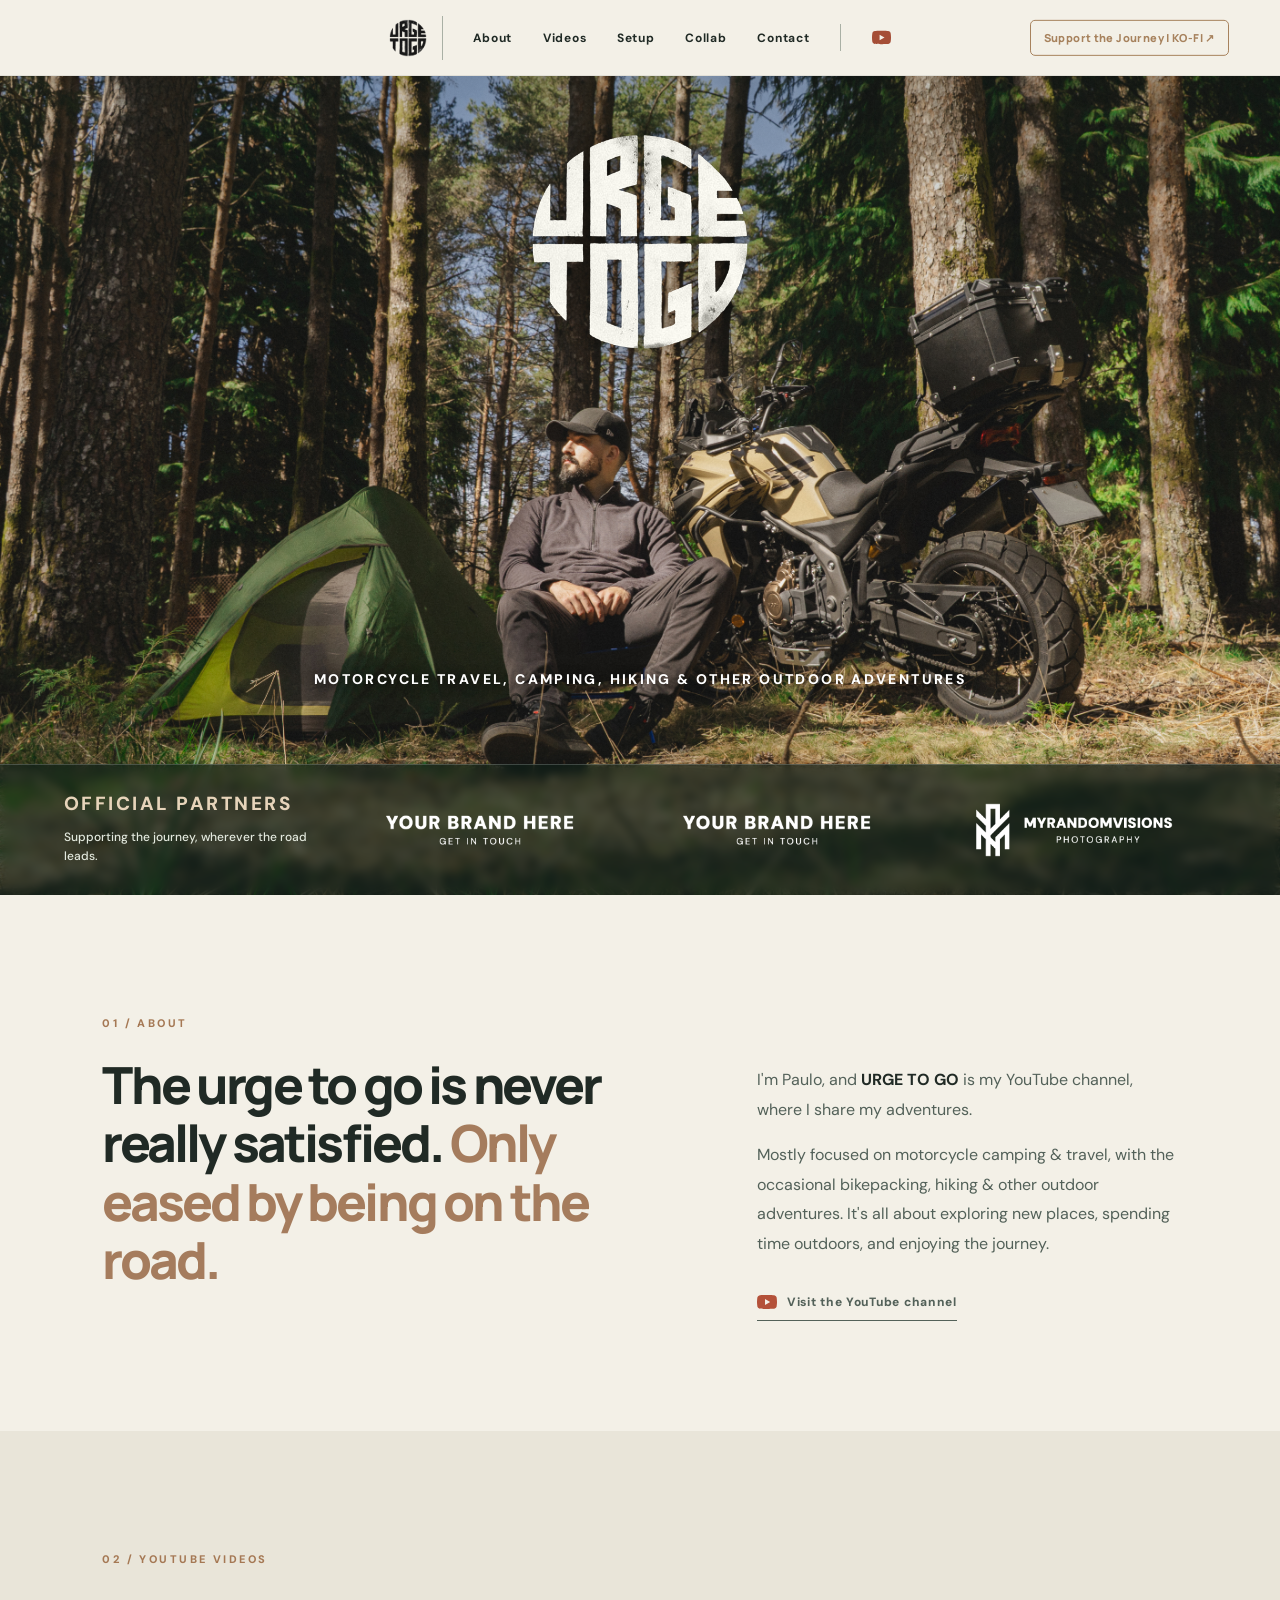
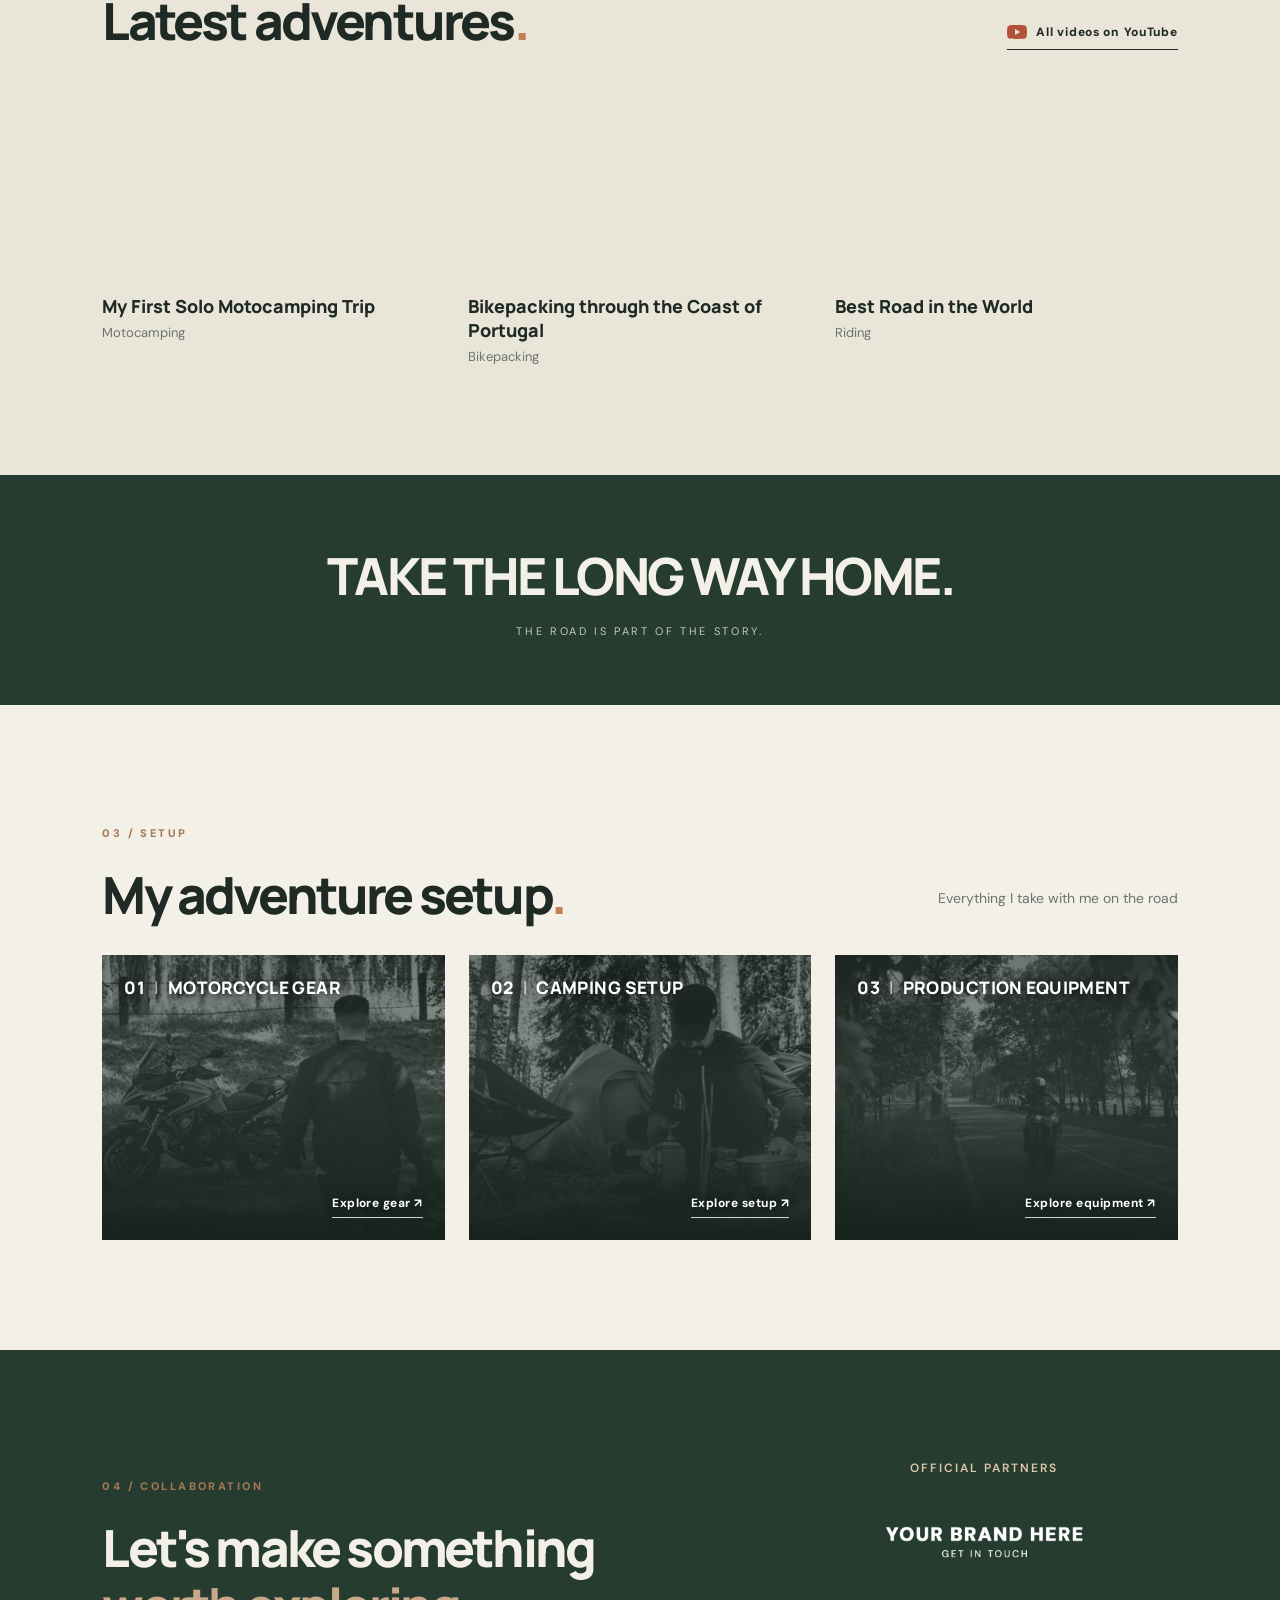
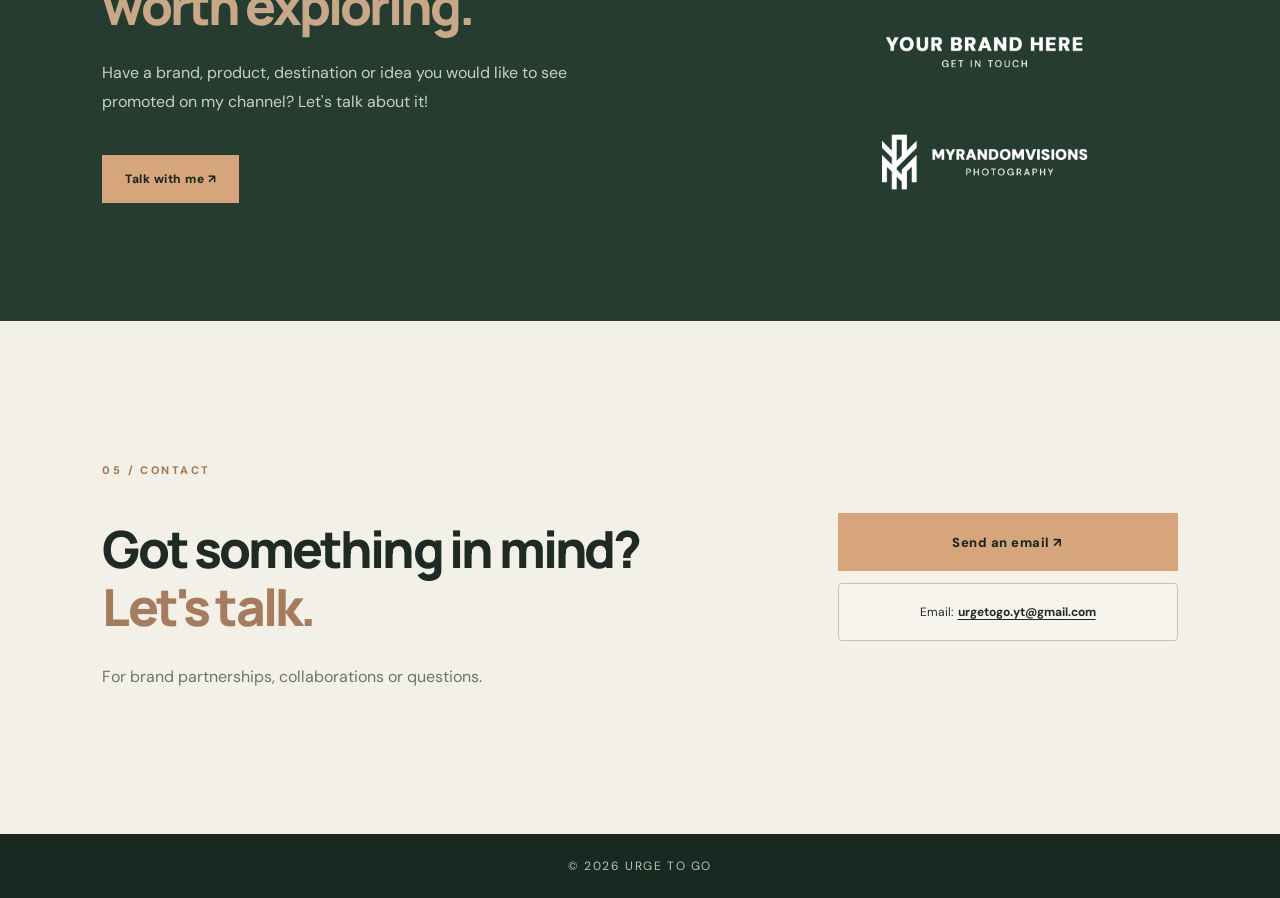
==== commit cd5c8c30: "Add files via upload" ====
--- a/index.html
+++ b/index.html
@@ -82,7 +82,7 @@
           <div class="gear-image gear-one"><div class="gear-overlay"><span class="gear-overlay-heading"><span class="gear-overlay-number">01</span><span class="gear-overlay-divider">|</span><span>MOTORCYCLE GEAR</span></span><span class="gear-overlay-cta">Explore gear ↗</span></div></div>
 </a><a class="gear-card" href="camping.html">
           <div class="gear-image gear-two"><div class="gear-overlay"><span class="gear-overlay-heading"><span class="gear-overlay-number">02</span><span class="gear-overlay-divider">|</span><span>CAMPING SETUP</span></span><span class="gear-overlay-cta">Explore setup ↗</span></div></div>
-</a><a class="gear-card" href="filming.html">
+</a><a class="gear-card" href="equipment.html">
           <div class="gear-image gear-three"><div class="gear-overlay"><span class="gear-overlay-heading"><span class="gear-overlay-number">03</span><span class="gear-overlay-divider">|</span><span>PRODUCTION EQUIPMENT</span></span><span class="gear-overlay-cta">Explore equipment ↗</span></div></div>
 </a>
         </div>
--- a/style.css
+++ b/style.css
@@ -1465,7 +1465,6 @@
 }
 .setup-product-list a {
   color:#244b3a;
-  text-decoration:underline;
   text-underline-offset:3px;
   font-weight:700
 }
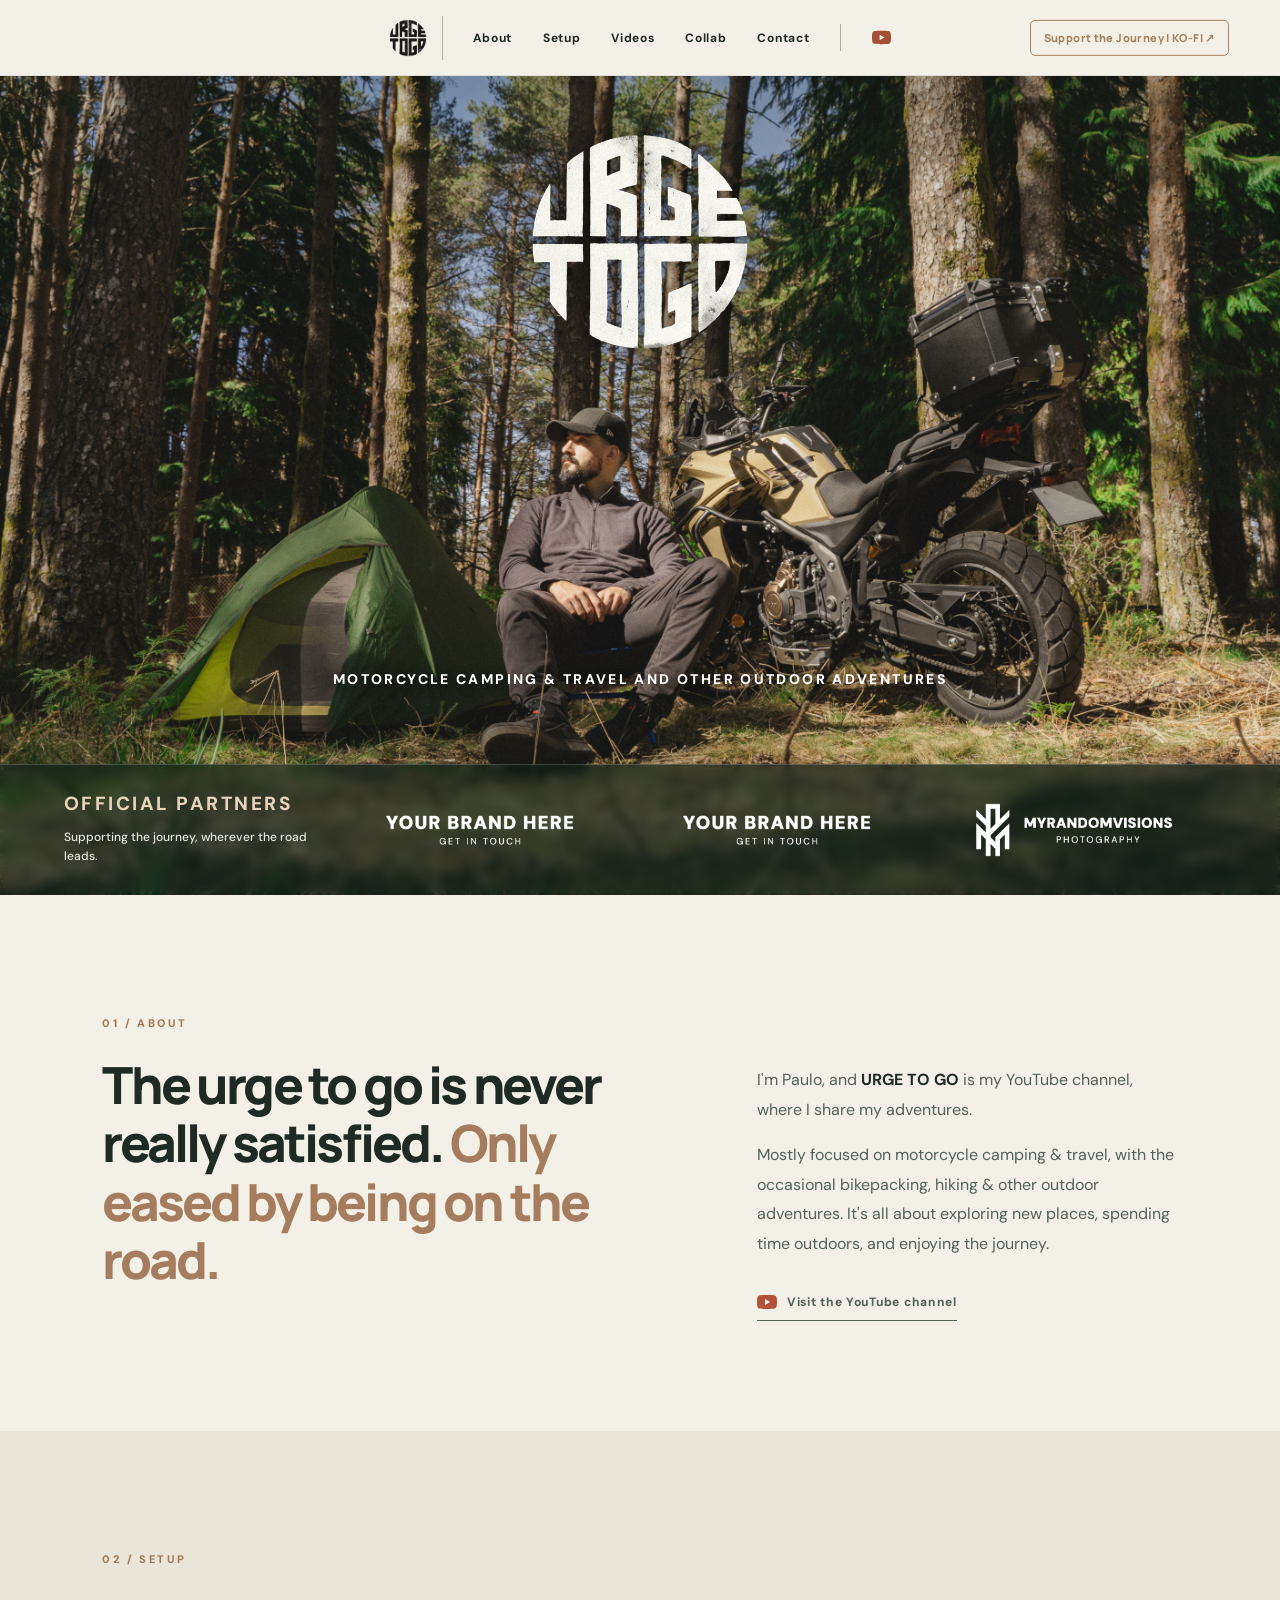
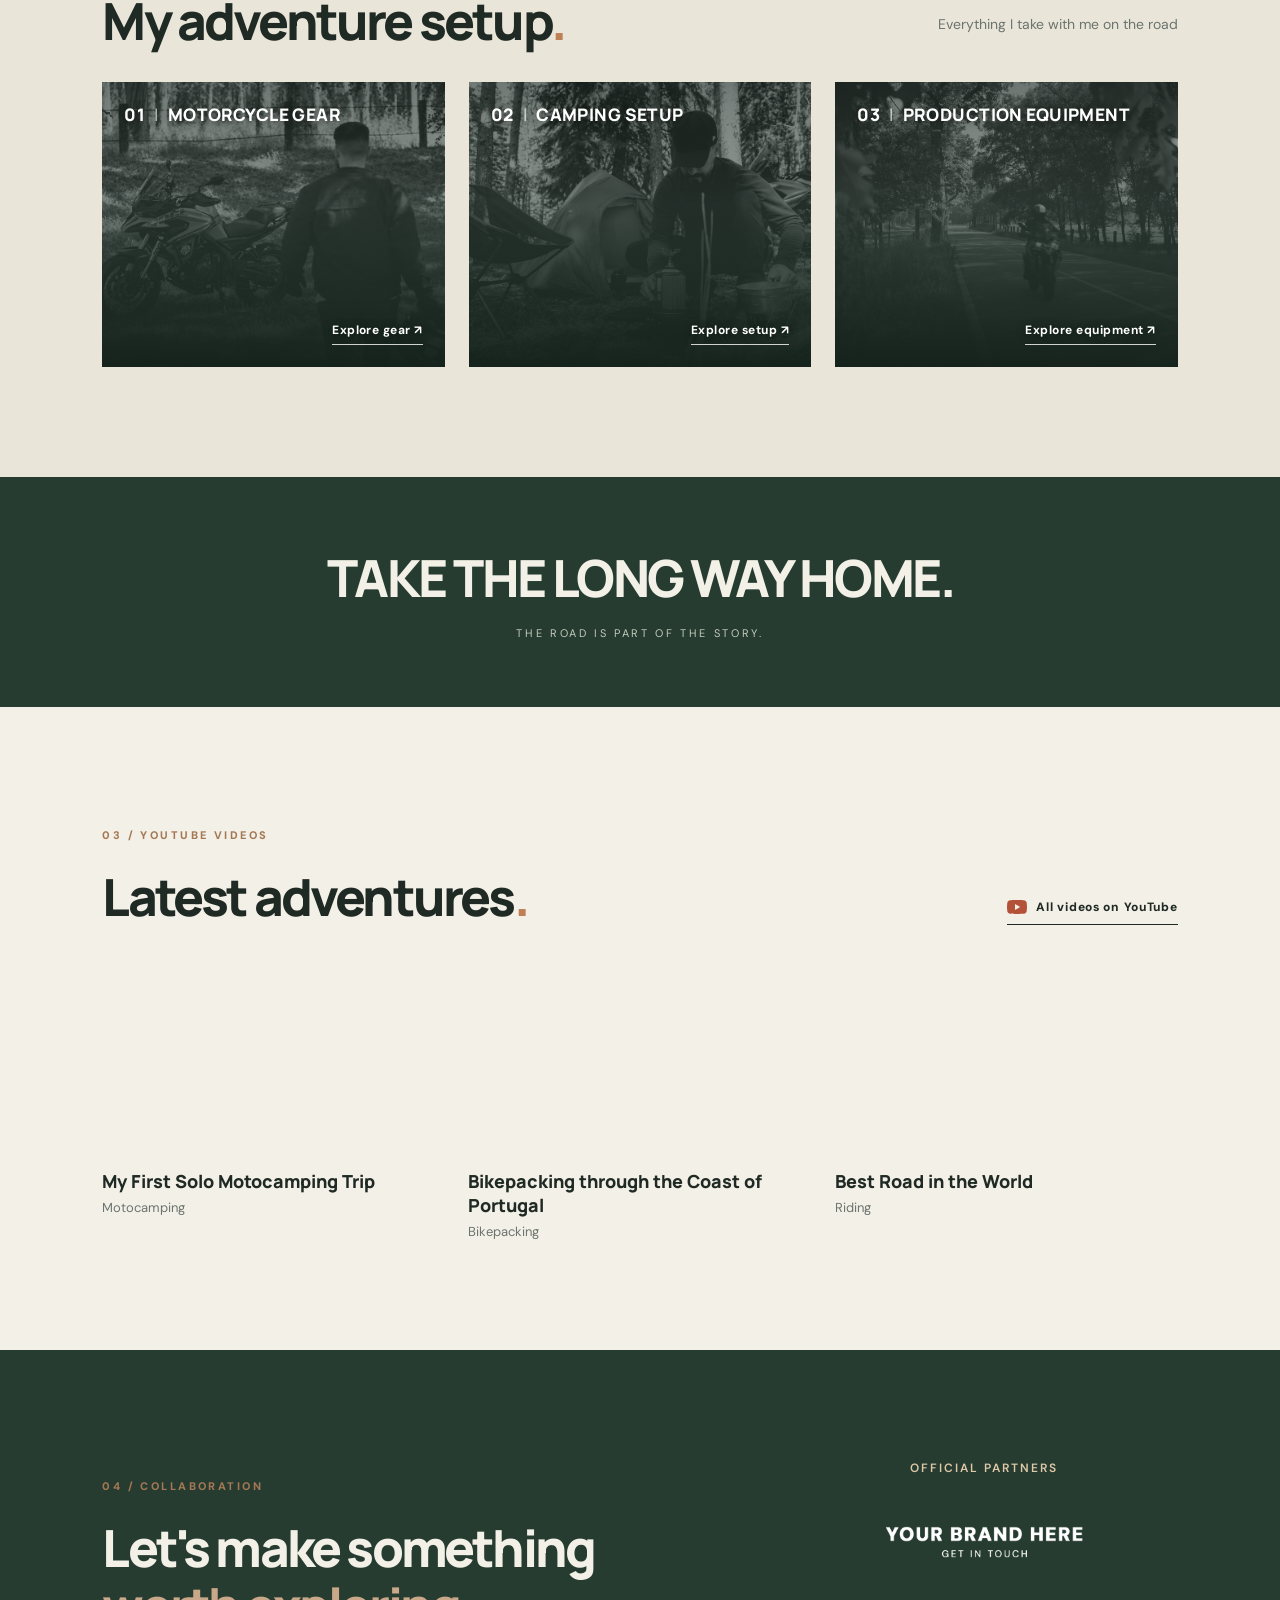
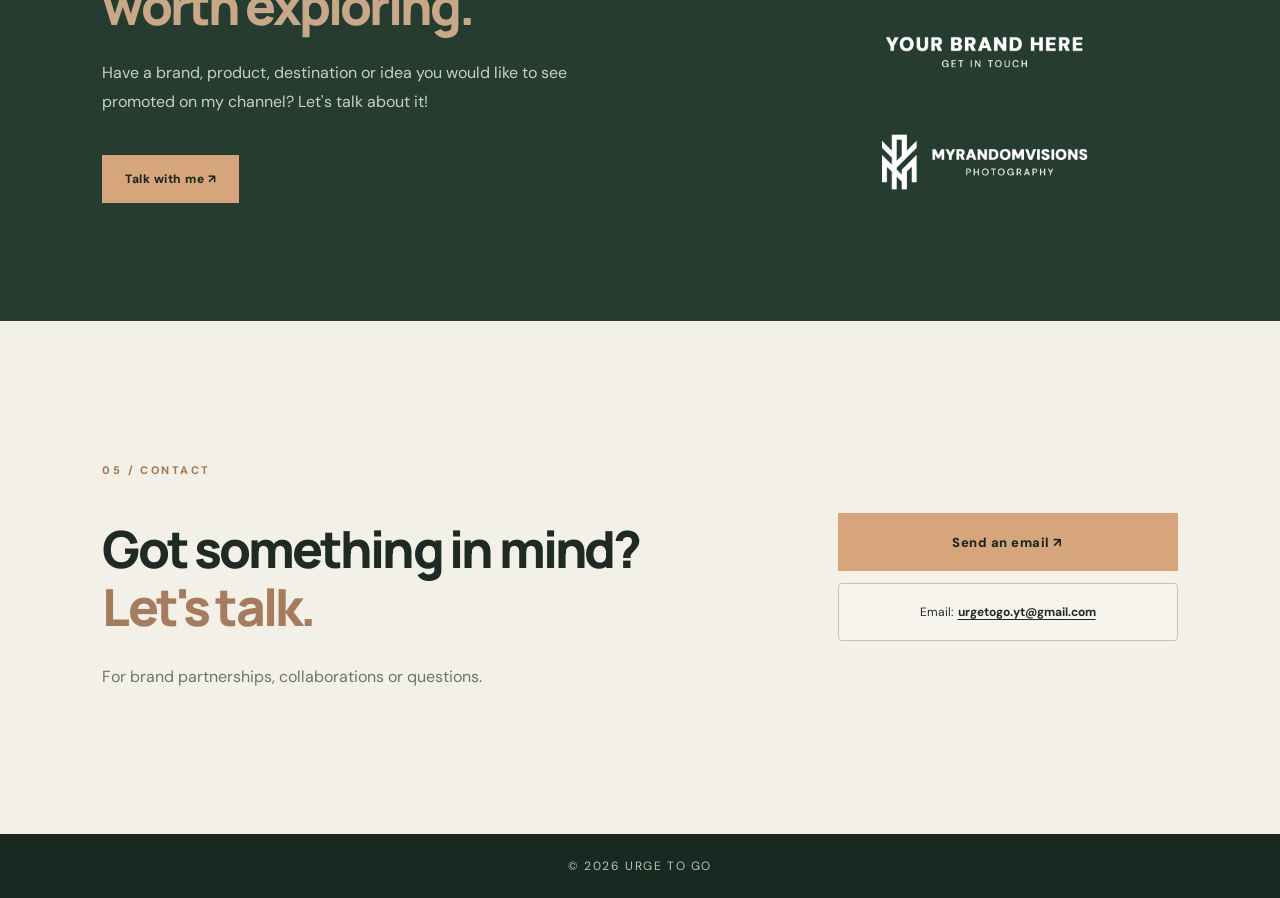
==== commit c8ab2739: "Add files via upload" ====
--- a/index.html
+++ b/index.html
@@ -12,7 +12,7 @@
   <body id="top">
     <header class="nav">
       <div class="nav-inner"><a class="wordmark" href="#top" aria-label="URGE TO GO home"><img src="images/header-logo.png" alt="URGE TO GO"></a>
-        <nav aria-label="Main navigation"><a href="#about">About</a><a href="#videos">Videos</a><a href="#gear">Setup</a><a href="#collaborate">Collab</a><a href="#contact">Contact</a><a class="nav-youtube" href="https://www.youtube.com/@urgetogo" target="_blank" rel="noopener noreferrer" aria-label="URGE TO GO YouTube channel (opens in a new tab)" title="YouTube channel"><svg class="youtube-icon" viewBox="0 0 24 24" aria-hidden="true"><path fill="currentColor" d="M23.5 6.2a3 3 0 0 0-2.1-2.1C19.5 3.6 12 3.6 12 3.6s-7.5 0-9.4.5A3 3 0 0 0 .5 6.2 31.4 31.4 0 0 0 0 12a31.4 31.4 0 0 0 .5 5.8 3 3 0 0 0 2.1 2.1c1.9.5 9.4.5 9.4.5s7.5 0 9.4-.5a3 3 0 0 0 2.1-2.1A31.4 31.4 0 0 0 24 12a31.4 31.4 0 0 0-.5-5.8ZM9.6 15.6V8.4l6.2 3.6-6.2 3.6Z"/></svg></a>
+        <nav aria-label="Main navigation"><a href="#about">About</a><a href="#gear">Setup</a><a href="#videos">Videos</a><a href="#collaborate">Collab</a><a href="#contact">Contact</a><a class="nav-youtube" href="https://www.youtube.com/@urgetogo" target="_blank" rel="noopener noreferrer" aria-label="URGE TO GO YouTube channel (opens in a new tab)" title="YouTube channel"><svg class="youtube-icon" viewBox="0 0 24 24" aria-hidden="true"><path fill="currentColor" d="M23.5 6.2a3 3 0 0 0-2.1-2.1C19.5 3.6 12 3.6 12 3.6s-7.5 0-9.4.5A3 3 0 0 0 .5 6.2 31.4 31.4 0 0 0 0 12a31.4 31.4 0 0 0 .5 5.8 3 3 0 0 0 2.1 2.1c1.9.5 9.4.5 9.4.5s7.5 0 9.4-.5a3 3 0 0 0 2.1-2.1A31.4 31.4 0 0 0 24 12a31.4 31.4 0 0 0-.5-5.8ZM9.6 15.6V8.4l6.2 3.6-6.2 3.6Z"/></svg></a>
         <a class="mobile-kofi" href="https://ko-fi.com/urgetogo" target="_blank" rel="noopener noreferrer">Support the Journey | KO-FI ↗</a>
 </nav>
 <a class="header-kofi" href="https://ko-fi.com/urgetogo" target="_blank" rel="noopener noreferrer">Support the Journey | KO-FI ↗</a>
@@ -28,7 +28,7 @@
           <div class="logo-frame"><img src="images/logo.png" alt="URGE TO GO" onerror="this.style.display='none';this.nextElementSibling.style.display='block'"><h1 style="display:none">URGE TO GO</h1>
           </div>
         </div>
-<p class="hero-tagline">MOTORCYCLE TRAVEL, CAMPING, HIKING & OTHER OUTDOOR ADVENTURES</p>
+<p class="hero-tagline">MOTORCYCLE CAMPING & TRAVEL AND OTHER OUTDOOR ADVENTURES</p>
         <div class="hero-partners" aria-labelledby="partners-title">
           <div class="partners-heading"><p class="eyebrow" id="partners-title">OFFICIAL PARTNERS</p><p>Supporting the journey, wherever the road leads.</p>
           </div>
@@ -44,9 +44,28 @@
         </div>
       </section>
 
+      <section class="gear section" id="gear">
+        <div class="section-heading">
+          <div><p class="eyebrow">02 / SETUP</p><h2>My adventure setup<span class="dot">.</span></h2>
+          </div>
+<p class="heading-note">Everything I take with me on the road</p>
+        </div>
+        <div class="gear-grid"><a class="gear-card" href="motorcycle.html">
+          <div class="gear-image gear-one"><div class="gear-overlay"><span class="gear-overlay-heading"><span class="gear-overlay-number">01</span><span class="gear-overlay-divider">|</span><span>MOTORCYCLE GEAR</span></span><span class="gear-overlay-cta">Explore gear ↗</span></div></div>
+</a><a class="gear-card" href="camping.html">
+          <div class="gear-image gear-two"><div class="gear-overlay"><span class="gear-overlay-heading"><span class="gear-overlay-number">02</span><span class="gear-overlay-divider">|</span><span>CAMPING SETUP</span></span><span class="gear-overlay-cta">Explore setup ↗</span></div></div>
+</a><a class="gear-card" href="equipment.html">
+          <div class="gear-image gear-three"><div class="gear-overlay"><span class="gear-overlay-heading"><span class="gear-overlay-number">03</span><span class="gear-overlay-divider">|</span><span>PRODUCTION EQUIPMENT</span></span><span class="gear-overlay-cta">Explore equipment ↗</span></div></div>
+</a>
+        </div>
+      </section>
+
+      <section class="quote"><p>TAKE THE LONG WAY HOME.</p><span>THE ROAD IS PART OF THE STORY.</span>
+      </section>
+
       <section class="videos section" id="videos">
         <div class="section-heading">
-          <div><p class="eyebrow">02 / YOUTUBE VIDEOS</p><h2>Latest adventures<span class="dot">.</span></h2>
+          <div><p class="eyebrow">03 / YOUTUBE VIDEOS</p><h2>Latest adventures<span class="dot">.</span></h2>
           </div>
 <a class="text-link" href="https://www.youtube.com/@urgetogo/videos" target="_blank" rel="noopener"><svg class="youtube-icon" viewBox="0 0 24 24" aria-hidden="true" focusable="false"><path fill="currentColor" d="M23.5 6.2a3 3 0 0 0-2.1-2.1C19.5 3.6 12 3.6 12 3.6s-7.5 0-9.4.5A3 3 0 0 0 .5 6.2 31.4 31.4 0 0 0 0 12a31.4 31.4 0 0 0 .5 5.8 3 3 0 0 0 2.1 2.1c1.9.5 9.4.5 9.4.5s7.5 0 9.4-.5a3 3 0 0 0 2.1-2.1A31.4 31.4 0 0 0 24 12a31.4 31.4 0 0 0-.5-5.8ZM9.6 15.6V8.4l6.2 3.6-6.2 3.6Z"/></svg><span>All videos on YouTube</span></a>
         </div>
@@ -66,25 +85,6 @@
             </div>
 <h3>Best Road in the World</h3><p>Riding</p>
           </article>
-        </div>
-      </section>
-
-      <section class="quote"><p>TAKE THE LONG WAY HOME.</p><span>THE ROAD IS PART OF THE STORY.</span>
-      </section>
-
-      <section class="gear section" id="gear">
-        <div class="section-heading">
-          <div><p class="eyebrow">03 / SETUP</p><h2>My adventure setup<span class="dot">.</span></h2>
-          </div>
-<p class="heading-note">Everything I take with me on the road</p>
-        </div>
-        <div class="gear-grid"><a class="gear-card" href="motorcycle.html">
-          <div class="gear-image gear-one"><div class="gear-overlay"><span class="gear-overlay-heading"><span class="gear-overlay-number">01</span><span class="gear-overlay-divider">|</span><span>MOTORCYCLE GEAR</span></span><span class="gear-overlay-cta">Explore gear ↗</span></div></div>
-</a><a class="gear-card" href="camping.html">
-          <div class="gear-image gear-two"><div class="gear-overlay"><span class="gear-overlay-heading"><span class="gear-overlay-number">02</span><span class="gear-overlay-divider">|</span><span>CAMPING SETUP</span></span><span class="gear-overlay-cta">Explore setup ↗</span></div></div>
-</a><a class="gear-card" href="equipment.html">
-          <div class="gear-image gear-three"><div class="gear-overlay"><span class="gear-overlay-heading"><span class="gear-overlay-number">03</span><span class="gear-overlay-divider">|</span><span>PRODUCTION EQUIPMENT</span></span><span class="gear-overlay-cta">Explore equipment ↗</span></div></div>
-</a>
         </div>
       </section>
 
--- a/style.css
+++ b/style.css
@@ -1852,3 +1852,74 @@
 .collab-partners .collab-partner-slot:hover .shared-partner-logo {
   transform: scale(1.15);
 }
+
+/* Reusable inline discount label for setup product lists. */
+.setup-product-list .setup-discount-badge {
+  display: inline-block;
+  vertical-align: middle;
+  margin-left: 5px;
+  padding: 1px 6px;
+  border-radius: 3px;
+  background: #bb302c;
+  color: #fff;
+  font-size: 12px;
+  font-weight: 800;
+  line-height: 1.5;
+  white-space: nowrap;
+}
+
+/* Align product text and discount badge by their vertical centers, not baselines. */
+.setup-product-list li:has(> .setup-discount-badge) {
+  display: flex;
+  align-items: center;
+  flex-wrap: wrap;
+  column-gap: 7px;
+  row-gap: 3px;
+}
+.setup-product-list li > .setup-discount-badge {
+  margin-left: 0;
+  vertical-align: baseline; /* Flex alignment controls vertical position. */
+  flex: 0 0 auto;
+}
+
+/* Sticky discount announcement below the navigation */
+.motorcycle-promo-bar {
+  position: sticky;
+  top: 76px;
+  z-index: 29;
+  display: flex;
+  justify-content: center;
+  align-items: center;
+  min-height: 38px;
+  padding: 9px 16px;
+  background: #a92e2b;
+  color: #fff;
+  text-align: center;
+  font: 400 12px/1.4 Manrope, sans-serif;
+  letter-spacing: .065em;
+}
+
+/* Extra-bold discount code */
+.motorcycle-promo-bar strong {
+  font-weight: 800;
+  font-size: 13px;
+  color: #fff;
+  letter-spacing: 1px;
+}
+
+/* Mobile adjustments */
+@media (max-width: 800px) {
+  .motorcycle-promo-bar {
+    top: 66px;
+    padding: 8px 12px;
+    font-size: 10px;
+    letter-spacing: .025em;
+  }
+
+  .motorcycle-promo-bar strong {
+    font-size: 11px;
+  }
+}
+/* Homepage: swap background colors of section 02 (Setup) and 03 (Videos). */
+.gear.section { background: #e9e5d9; }
+.videos.section { background: var(--cream); }
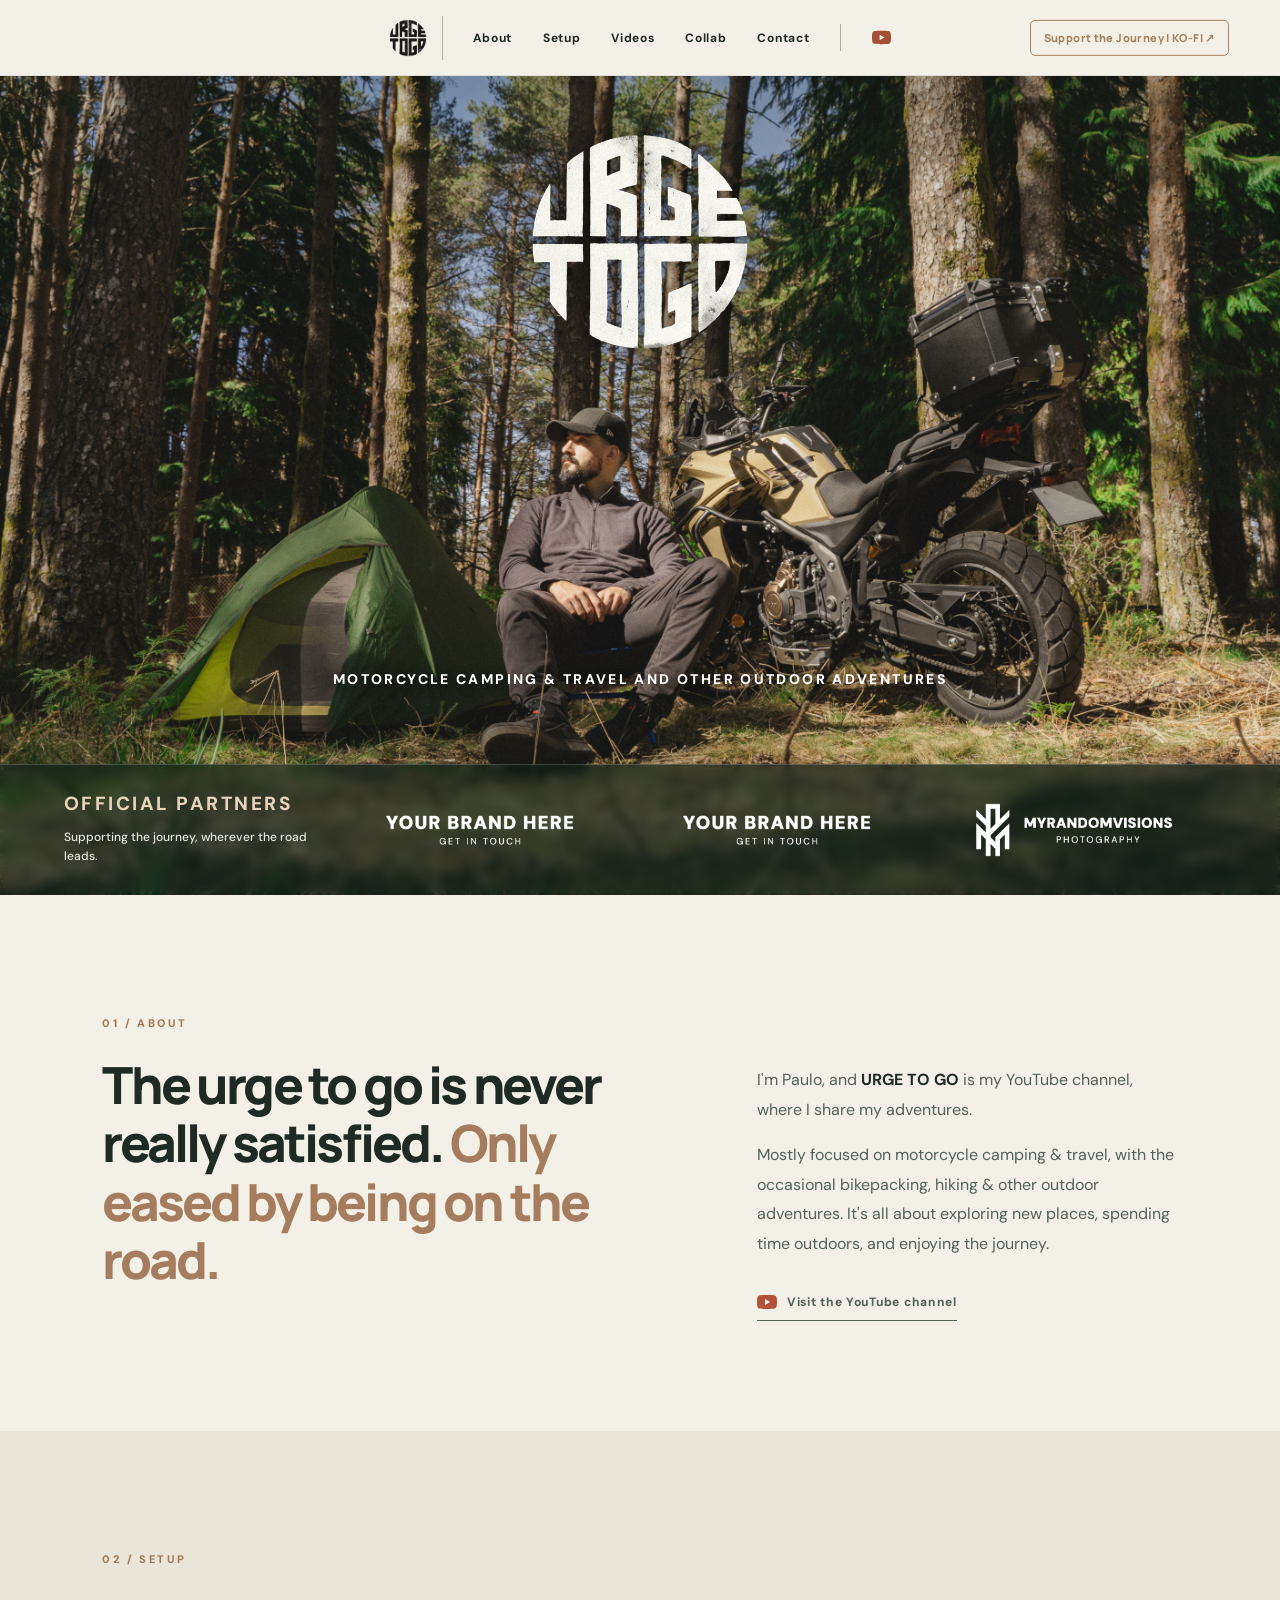
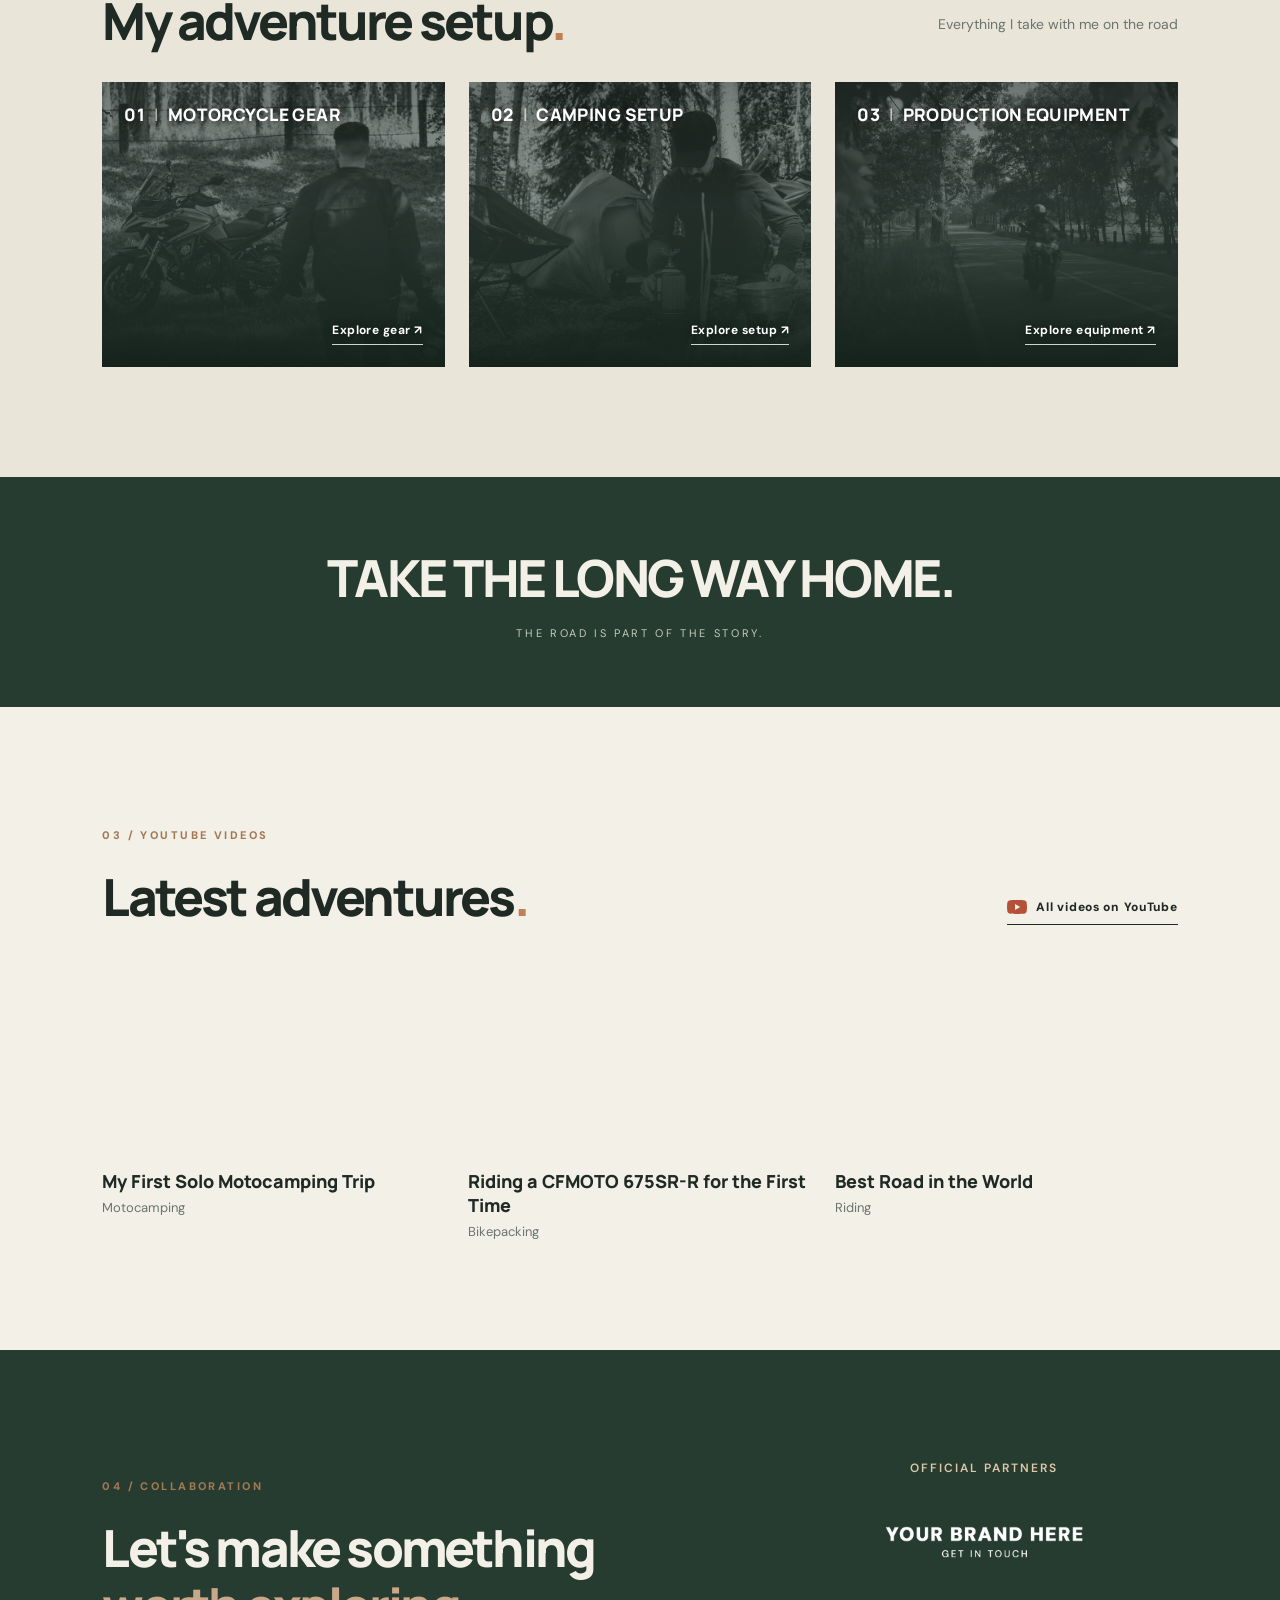
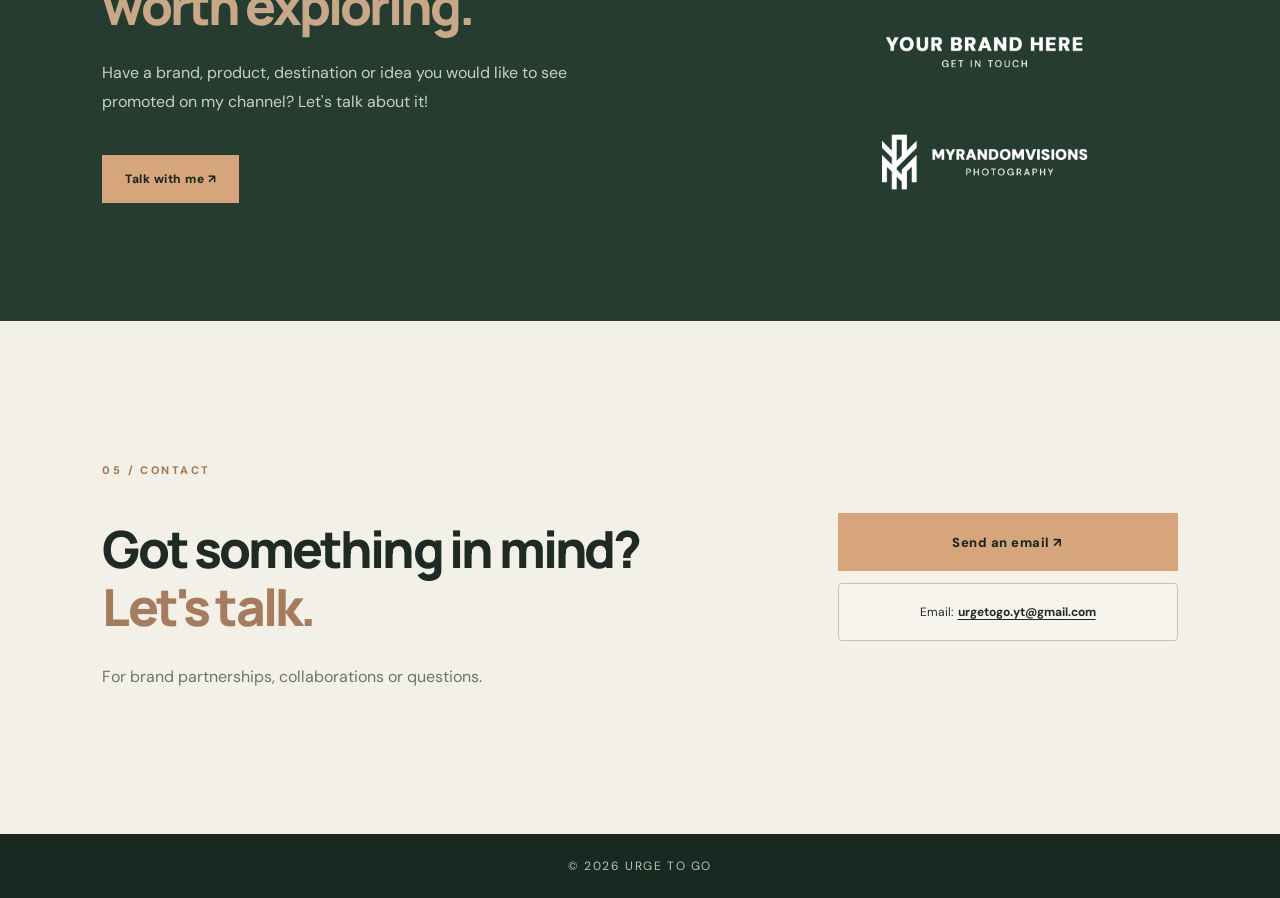
==== commit 4700262b: "Update video title for the second video card" ====
--- a/index.html
+++ b/index.html
@@ -78,7 +78,7 @@
           <article class="video-card">
             <div class="video-placeholder" data-video="2"><span>▶</span><small>VIDEO 02 · ADD YOUTUBE ID</small>
             </div>
-<h3>Bikepacking through the Coast of Portugal</h3><p>Bikepacking</p>
+<h3>Riding a CFMOTO 675SR-R for the First Time</h3><p>Bikepacking</p>
           </article>
           <article class="video-card">
             <div class="video-placeholder" data-video="3"><span>▶</span><small>VIDEO 03 · ADD YOUTUBE ID</small>
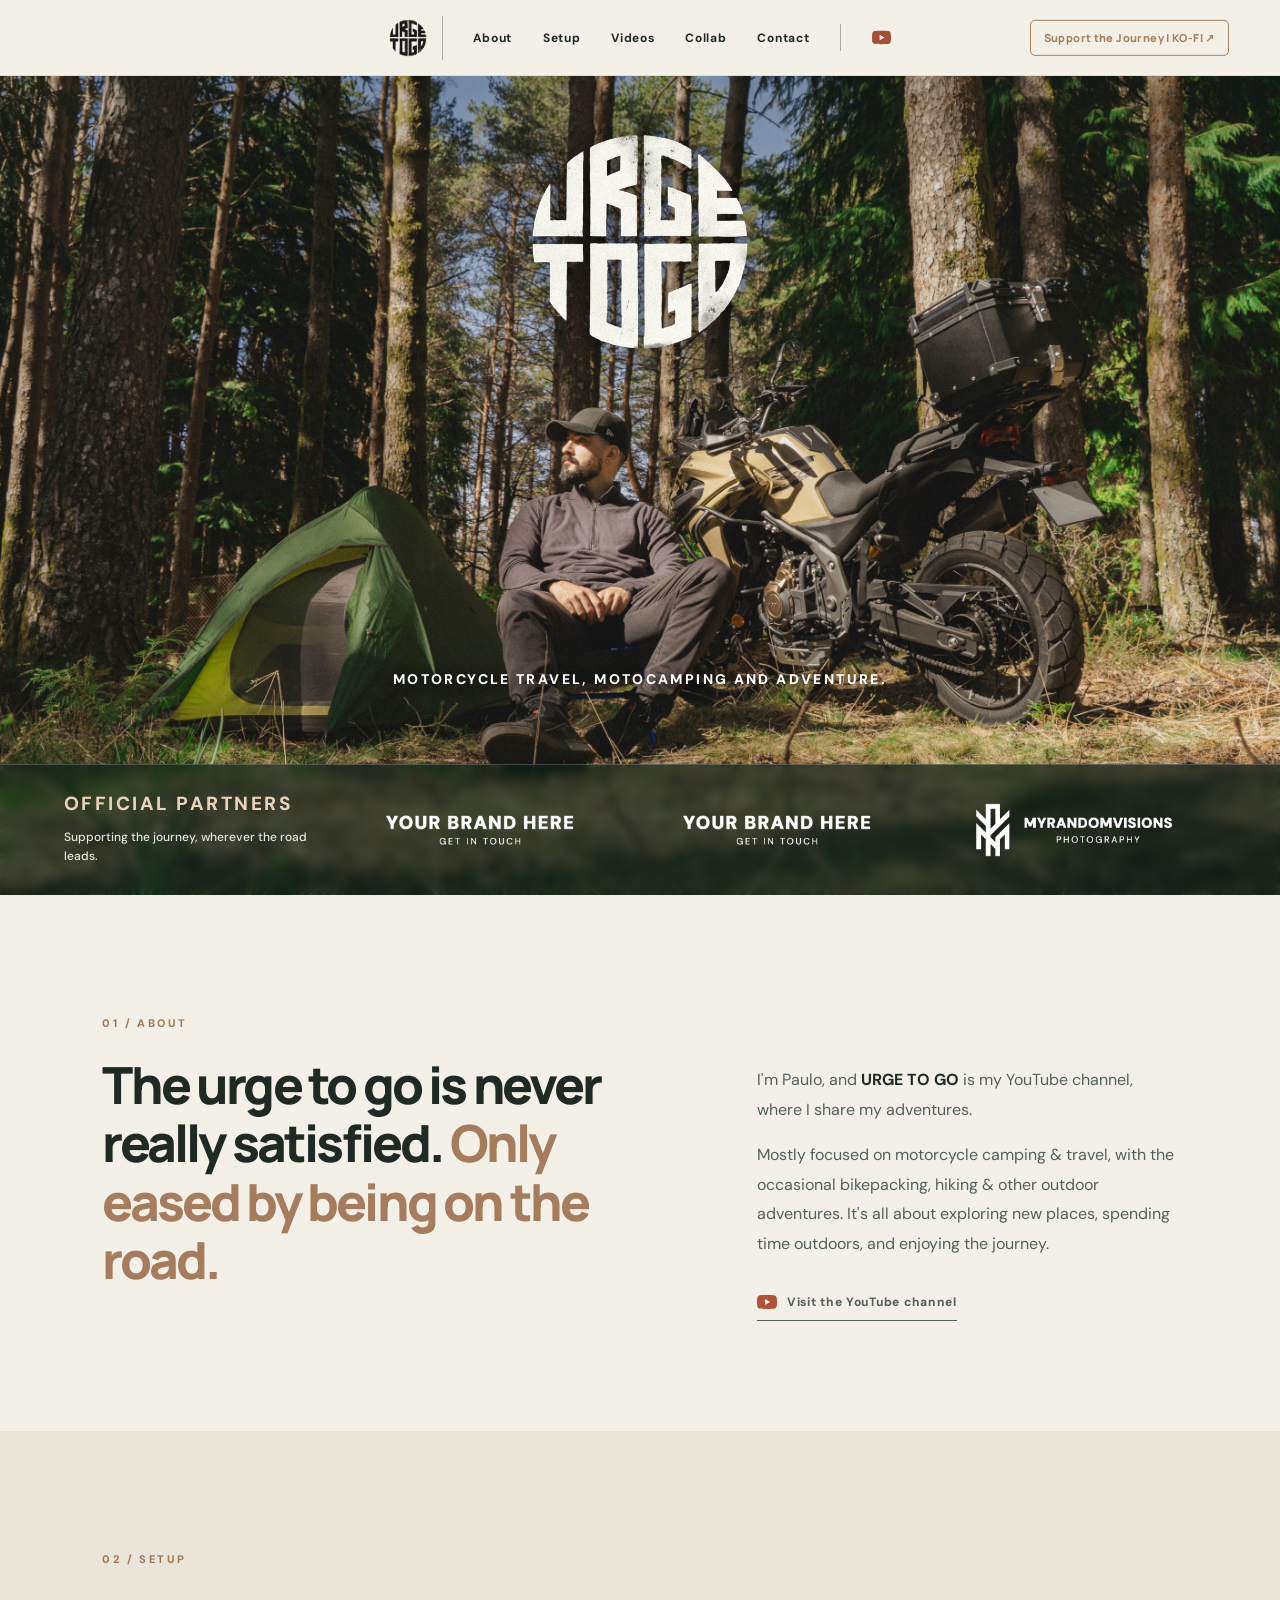
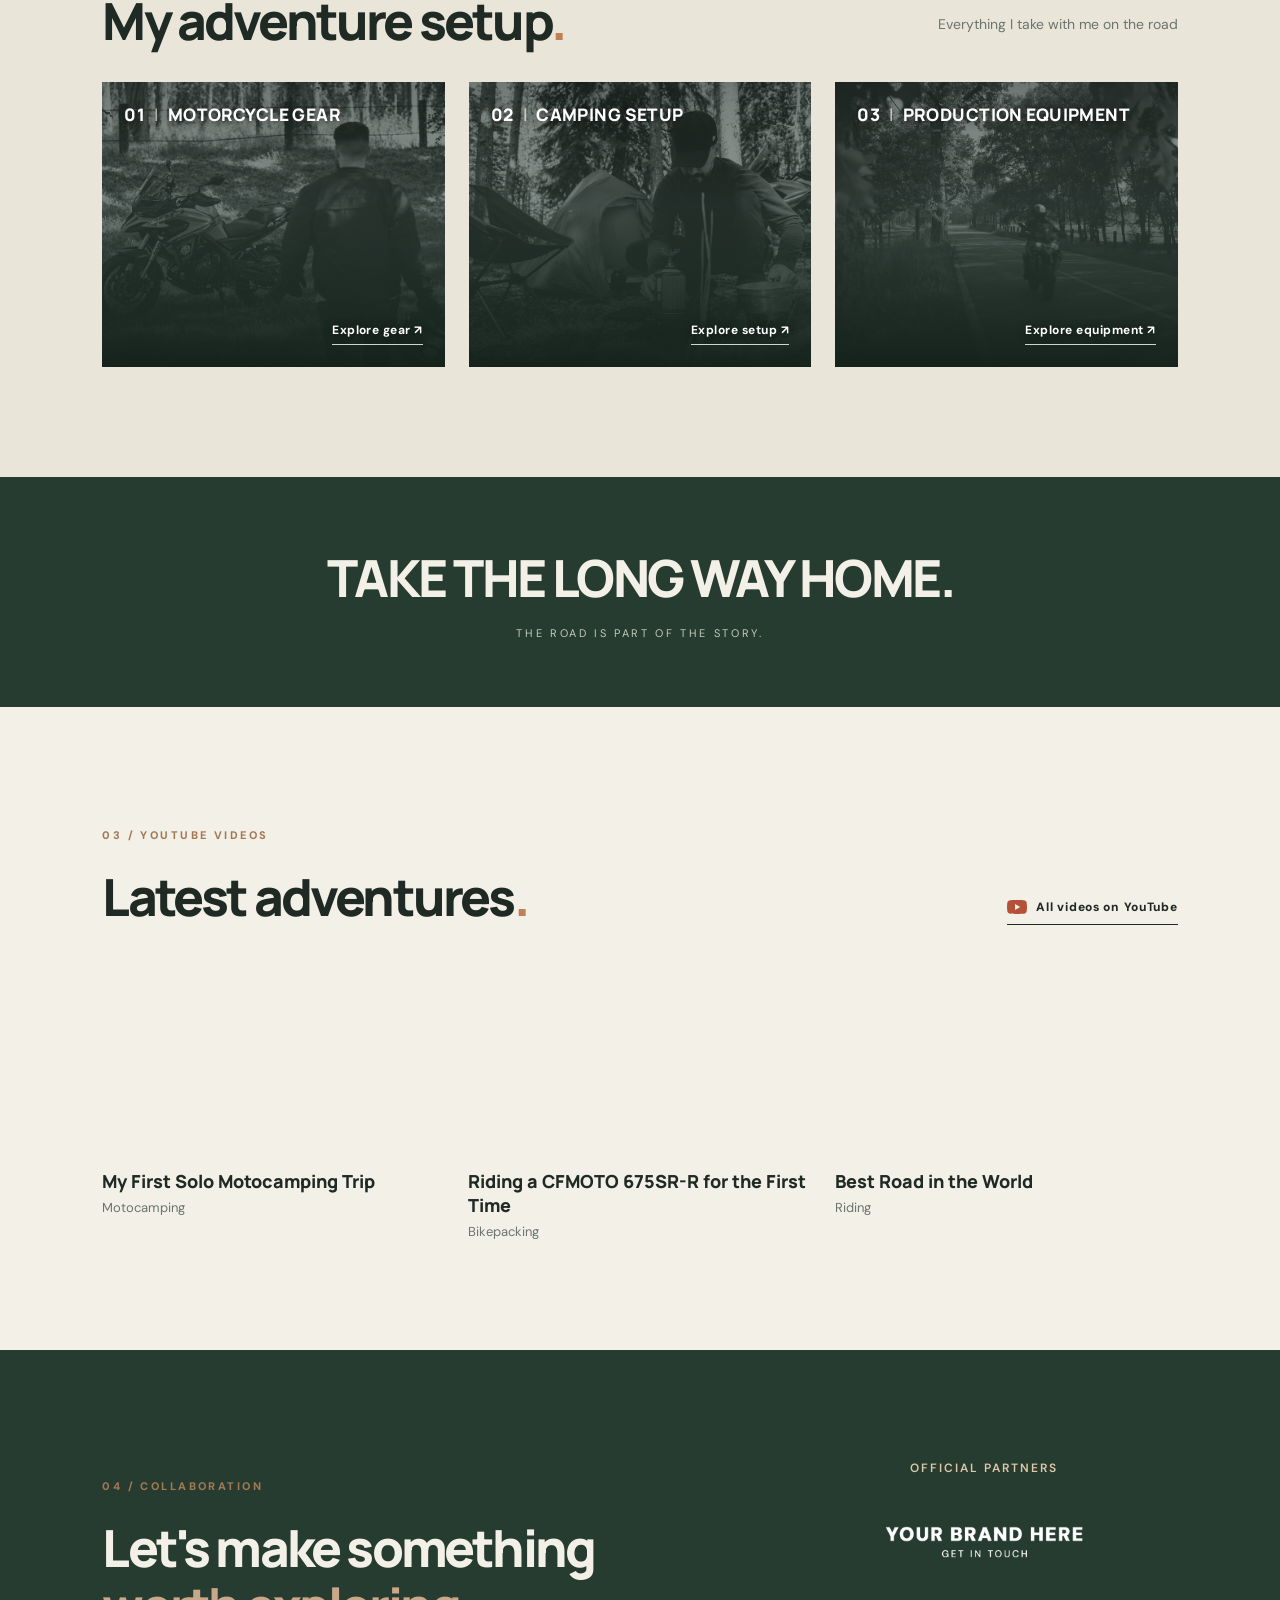
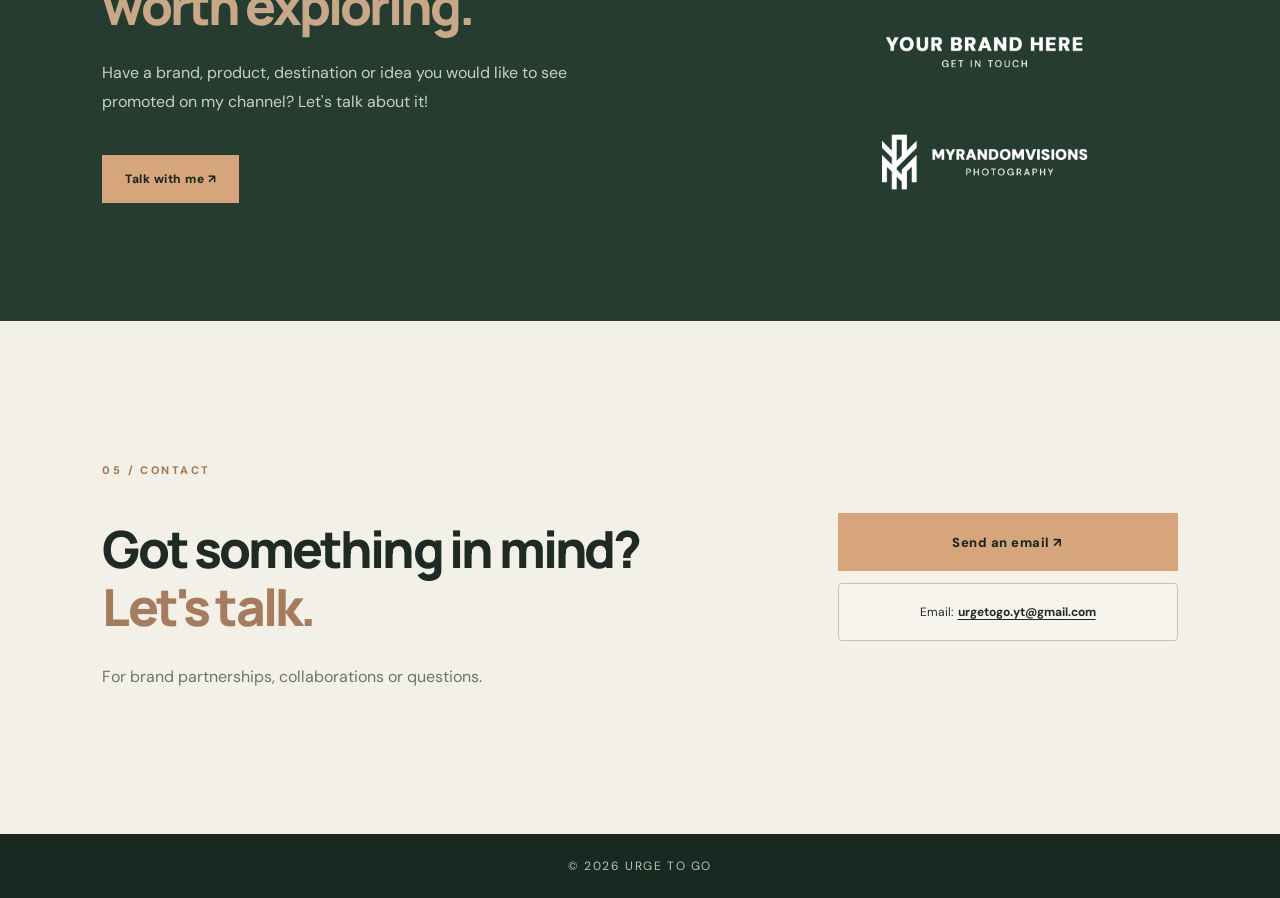
==== commit 504c28cb: "Update index.html" ====
--- a/index.html
+++ b/index.html
@@ -1,6 +1,6 @@
 <!doctype html>
 <html lang="en">
-  <head><meta charset="utf-8"><meta name="viewport" content="width=device-width,initial-scale=1"><meta name="description" content="URGE TO GO — Motorcycle Travel, Camping, Hiking & Other Outdoor Adventures"><title>URGE TO GO | Motorcycle Travel, Camping, Hiking & Other Outdoor Adventures</title><link rel="icon" type="image/jpeg" href="images/favicon.jpg"><link rel="stylesheet" href="style.css"><style>
+  <head><meta charset="utf-8"><meta name="viewport" content="width=device-width,initial-scale=1"><meta name="description" content="URGE TO GO — Motorcycle travel, motocamping, and adventure."><title>URGE TO GO | Motorcycle Travel, Camping, Hiking & Other Outdoor Adventures</title><link rel="icon" type="image/jpeg" href="images/favicon.jpg"><link rel="stylesheet" href="style.css"><style>
 /* Keep the contact section comfortably in view when navigating to #contact. */
 #contact { scroll-margin-top: 85px; padding-top: 155px; padding-bottom: 155px; }
 /* Redistribute spacing inside Contact without changing section height. */
@@ -28,7 +28,7 @@
           <div class="logo-frame"><img src="images/logo.png" alt="URGE TO GO" onerror="this.style.display='none';this.nextElementSibling.style.display='block'"><h1 style="display:none">URGE TO GO</h1>
           </div>
         </div>
-<p class="hero-tagline">MOTORCYCLE CAMPING & TRAVEL AND OTHER OUTDOOR ADVENTURES</p>
+<p class="hero-tagline">MOTORCYCLE TRAVEL, MOTOCAMPING AND ADVENTURE.</p>
         <div class="hero-partners" aria-labelledby="partners-title">
           <div class="partners-heading"><p class="eyebrow" id="partners-title">OFFICIAL PARTNERS</p><p>Supporting the journey, wherever the road leads.</p>
           </div>
@@ -71,17 +71,17 @@
         </div>
         <div class="video-grid">
           <article class="video-card">
-            <div class="video-placeholder" data-video="1"><span>▶</span><small>VIDEO 01 · ADD YOUTUBE ID</small>
+            <div class="video-placeholder" data-video="1"><span>▶</span><small>Loading video...</small>
             </div>
 <h3>My First Solo Motocamping Trip</h3><p>Motocamping</p>
           </article>
           <article class="video-card">
-            <div class="video-placeholder" data-video="2"><span>▶</span><small>VIDEO 02 · ADD YOUTUBE ID</small>
+            <div class="video-placeholder" data-video="2"><span>▶</span><small>Loading video...</small>
             </div>
 <h3>Riding a CFMOTO 675SR-R for the First Time</h3><p>Bikepacking</p>
           </article>
           <article class="video-card">
-            <div class="video-placeholder" data-video="3"><span>▶</span><small>VIDEO 03 · ADD YOUTUBE ID</small>
+            <div class="video-placeholder" data-video="3"><span>▶</span><small>Loading video...</small>
             </div>
 <h3>Best Road in the World</h3><p>Riding</p>
           </article>
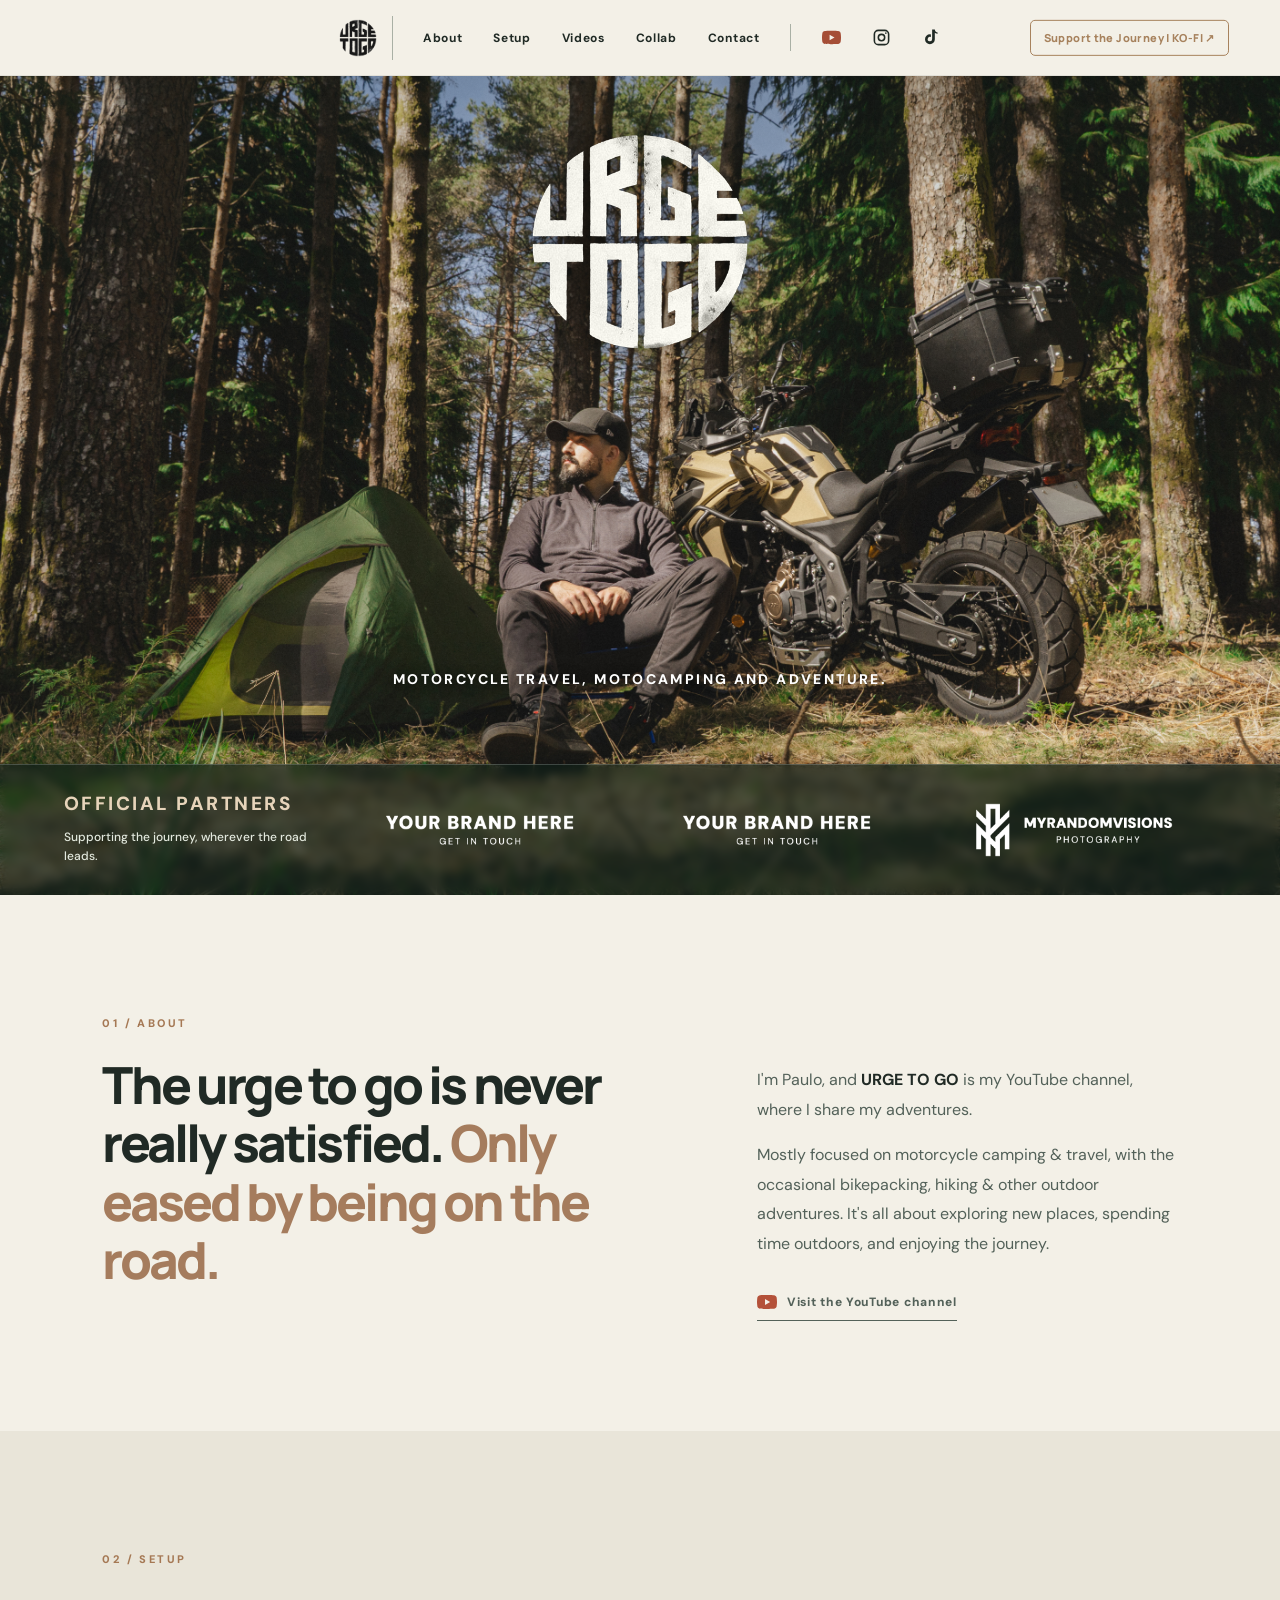
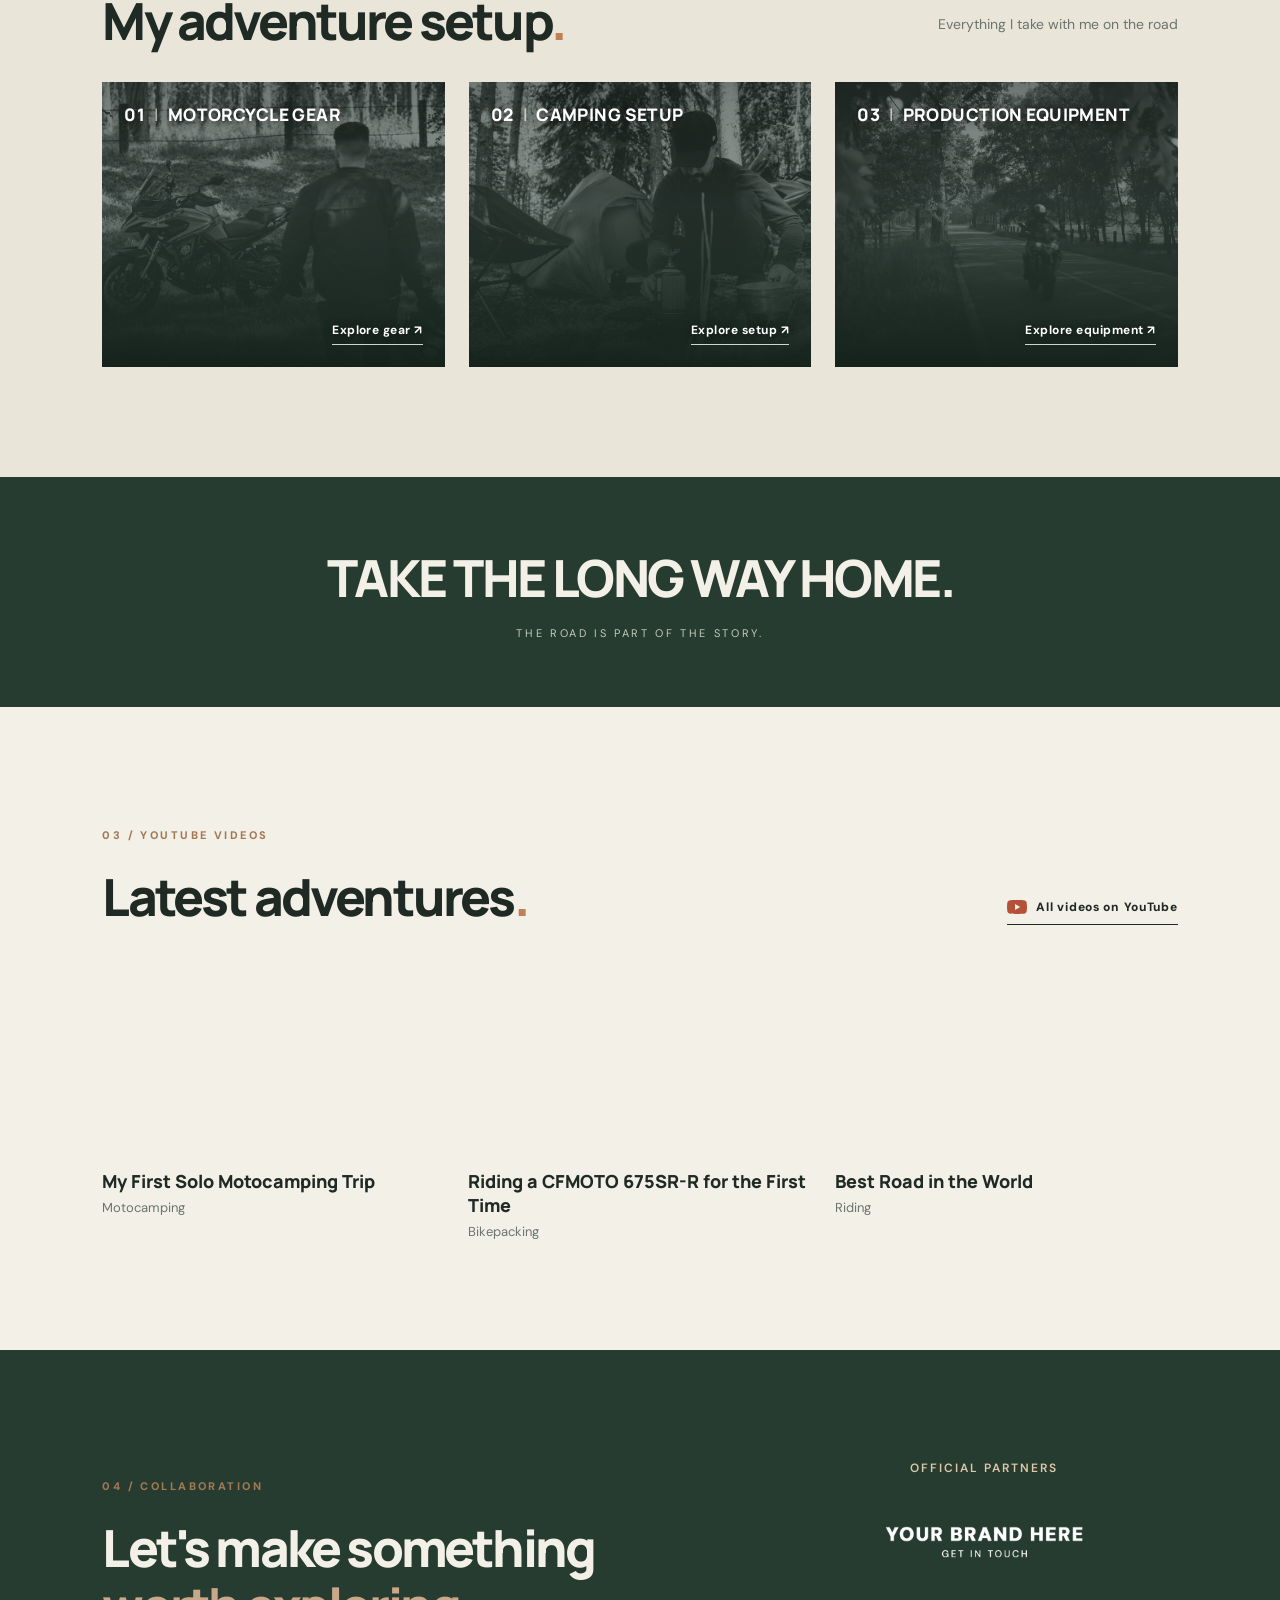
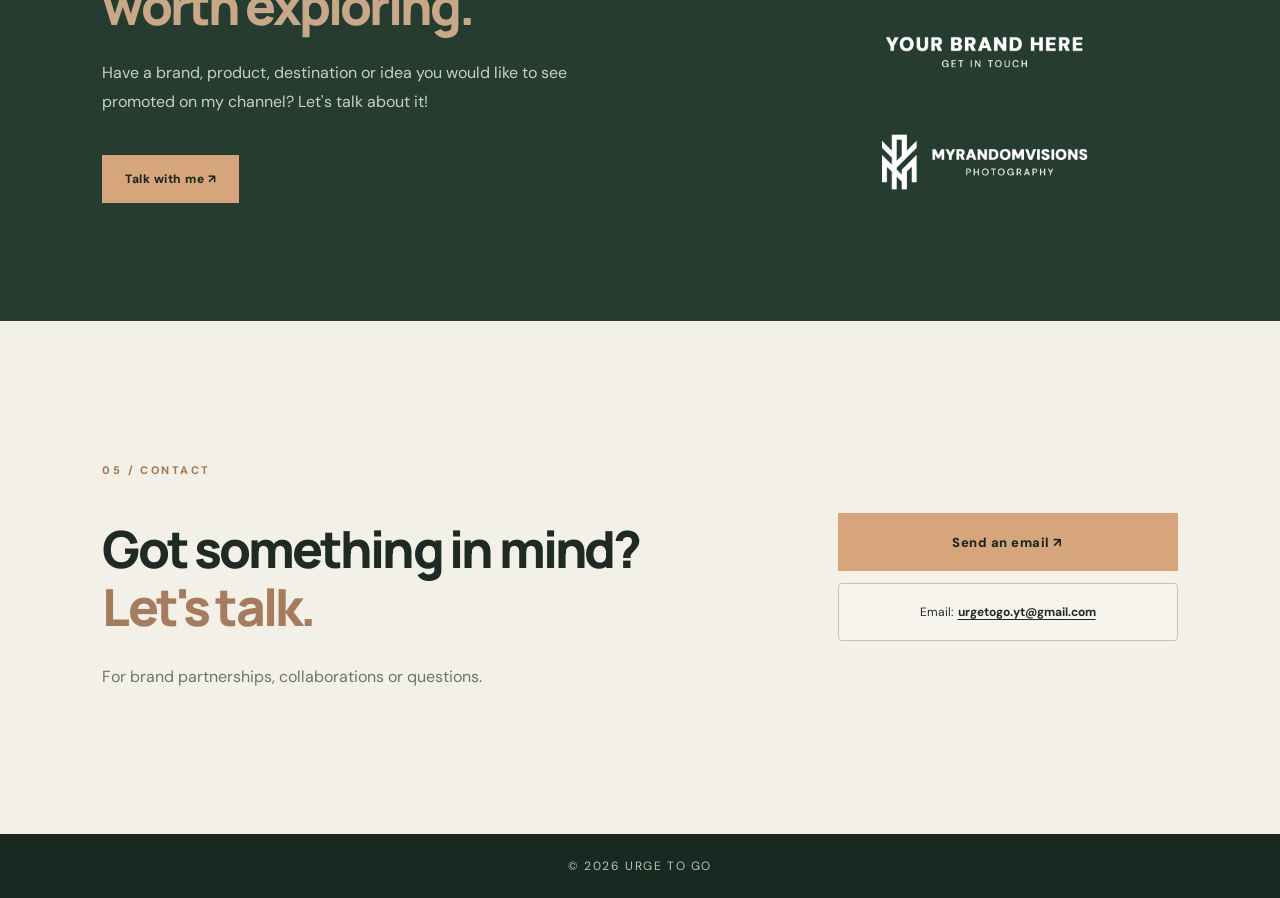
==== commit b68baae5: "Add social media links and YouTube icon to navigation" ====
--- a/index.html
+++ b/index.html
@@ -12,7 +12,28 @@
   <body id="top">
     <header class="nav">
       <div class="nav-inner"><a class="wordmark" href="#top" aria-label="URGE TO GO home"><img src="images/header-logo.png" alt="URGE TO GO"></a>
-        <nav aria-label="Main navigation"><a href="#about">About</a><a href="#gear">Setup</a><a href="#videos">Videos</a><a href="#collaborate">Collab</a><a href="#contact">Contact</a><a class="nav-youtube" href="https://www.youtube.com/@urgetogo" target="_blank" rel="noopener noreferrer" aria-label="URGE TO GO YouTube channel (opens in a new tab)" title="YouTube channel"><svg class="youtube-icon" viewBox="0 0 24 24" aria-hidden="true"><path fill="currentColor" d="M23.5 6.2a3 3 0 0 0-2.1-2.1C19.5 3.6 12 3.6 12 3.6s-7.5 0-9.4.5A3 3 0 0 0 .5 6.2 31.4 31.4 0 0 0 0 12a31.4 31.4 0 0 0 .5 5.8 3 3 0 0 0 2.1 2.1c1.9.5 9.4.5 9.4.5s7.5 0 9.4-.5a3 3 0 0 0 2.1-2.1A31.4 31.4 0 0 0 24 12a31.4 31.4 0 0 0-.5-5.8ZM9.6 15.6V8.4l6.2 3.6-6.2 3.6Z"/></svg></a>
+        <nav aria-label="Main navigation"><a href="#about">About</a><a href="#gear">Setup</a><a href="#videos">Videos</a><a href="#collaborate">Collab</a><a href="#contact">Contact</a>
+          
+<a class="nav-youtube" href="https://www.youtube.com/@urgetogo" target="_blank" rel="noopener noreferrer" aria-label="YouTube" title="YouTube channel">
+  <!-- YouTube icon -->
+  <svg class="youtube-icon" viewBox="0 0 24 24" aria-hidden="true">
+    <path fill="currentColor" d="M23.5 6.2a3 3 0 0 0-2.1-2.1C19.5 3.6 12 3.6 12 3.6s-7.5 0-9.4.5A3 3 0 0 0 .5 6.2 31.4 31.4 0 0 0 0 12a31.4 31.4 0 0 0 .5 5.8 3 3 0 0 0 2.1 2.1c1.9.5 9.4.5 9.4.5s7.5 0 9.4-.5a3 3 0 0 0 2.1-2.1A31.4 31.4 0 0 0 24 12a31.4 31.4 0 0 0-.5-5.8ZM9.6 15.6V8.4l6.2 3.6-6.2 3.6Z"/>
+  </svg>
+</a>
+
+<a class="nav-social" href="https://www.instagram.com/urgetogo.one/" target="_blank" rel="noopener noreferrer" aria-label="Instagram" title="Instagram">
+  <svg viewBox="0 0 24 24" aria-hidden="true">
+    <rect x="3" y="3" width="18" height="18" rx="5" fill="none" stroke="currentColor" stroke-width="2"/>
+    <circle cx="12" cy="12" r="4" fill="none" stroke="currentColor" stroke-width="2"/>
+    <circle cx="17.5" cy="6.5" r="1" fill="currentColor"/>
+  </svg>
+</a>
+
+<a class="nav-social" href="https://www.tiktok.com/@urgetogo" target="_blank" rel="noopener noreferrer" aria-label="TikTok" title="TikTok">
+  <svg viewBox="0 0 24 24" aria-hidden="true">
+    <path fill="currentColor" d="M19.6 7.1a5.4 5.4 0 0 1-3.4-1.2v8.3a6.2 6.2 0 1 1-6.2-6.2c.4 0 .8 0 1.2.1v3.4a2.8 2.8 0 1 0 1.6 2.5V2h3.4c.2 2.1 1.7 3.8 3.8 4.1v1Z"/>
+  </svg>
+</a>
         <a class="mobile-kofi" href="https://ko-fi.com/urgetogo" target="_blank" rel="noopener noreferrer">Support the Journey | KO-FI ↗</a>
 </nav>
 <a class="header-kofi" href="https://ko-fi.com/urgetogo" target="_blank" rel="noopener noreferrer">Support the Journey | KO-FI ↗</a>
--- a/style.css
+++ b/style.css
@@ -1923,3 +1923,33 @@
 /* Homepage: swap background colors of section 02 (Setup) and 03 (Videos). */
 .gear.section { background: #e9e5d9; }
 .videos.section { background: var(--cream); }
+
+/* Header social media icons — YouTube, Instagram and TikTok */
+.nav nav .nav-social {
+  display: inline-flex;
+  align-items: center;
+  justify-content: center;
+  color: var(--ink);
+  min-height: 27px;
+  padding: 0;
+  flex: none;
+  transition: color .2s;
+}
+
+.nav nav .nav-social svg {
+  display: block;
+  width: 19px;
+  height: 19px;
+  flex: none;
+}
+
+.nav nav .nav-social:hover {
+  color: var(--orange);
+}
+
+/* Keep social icons aligned with the YouTube icon on mobile. */
+@media (max-width: 800px) {
+  .nav nav .nav-social {
+    justify-content: flex-start;
+  }
+}
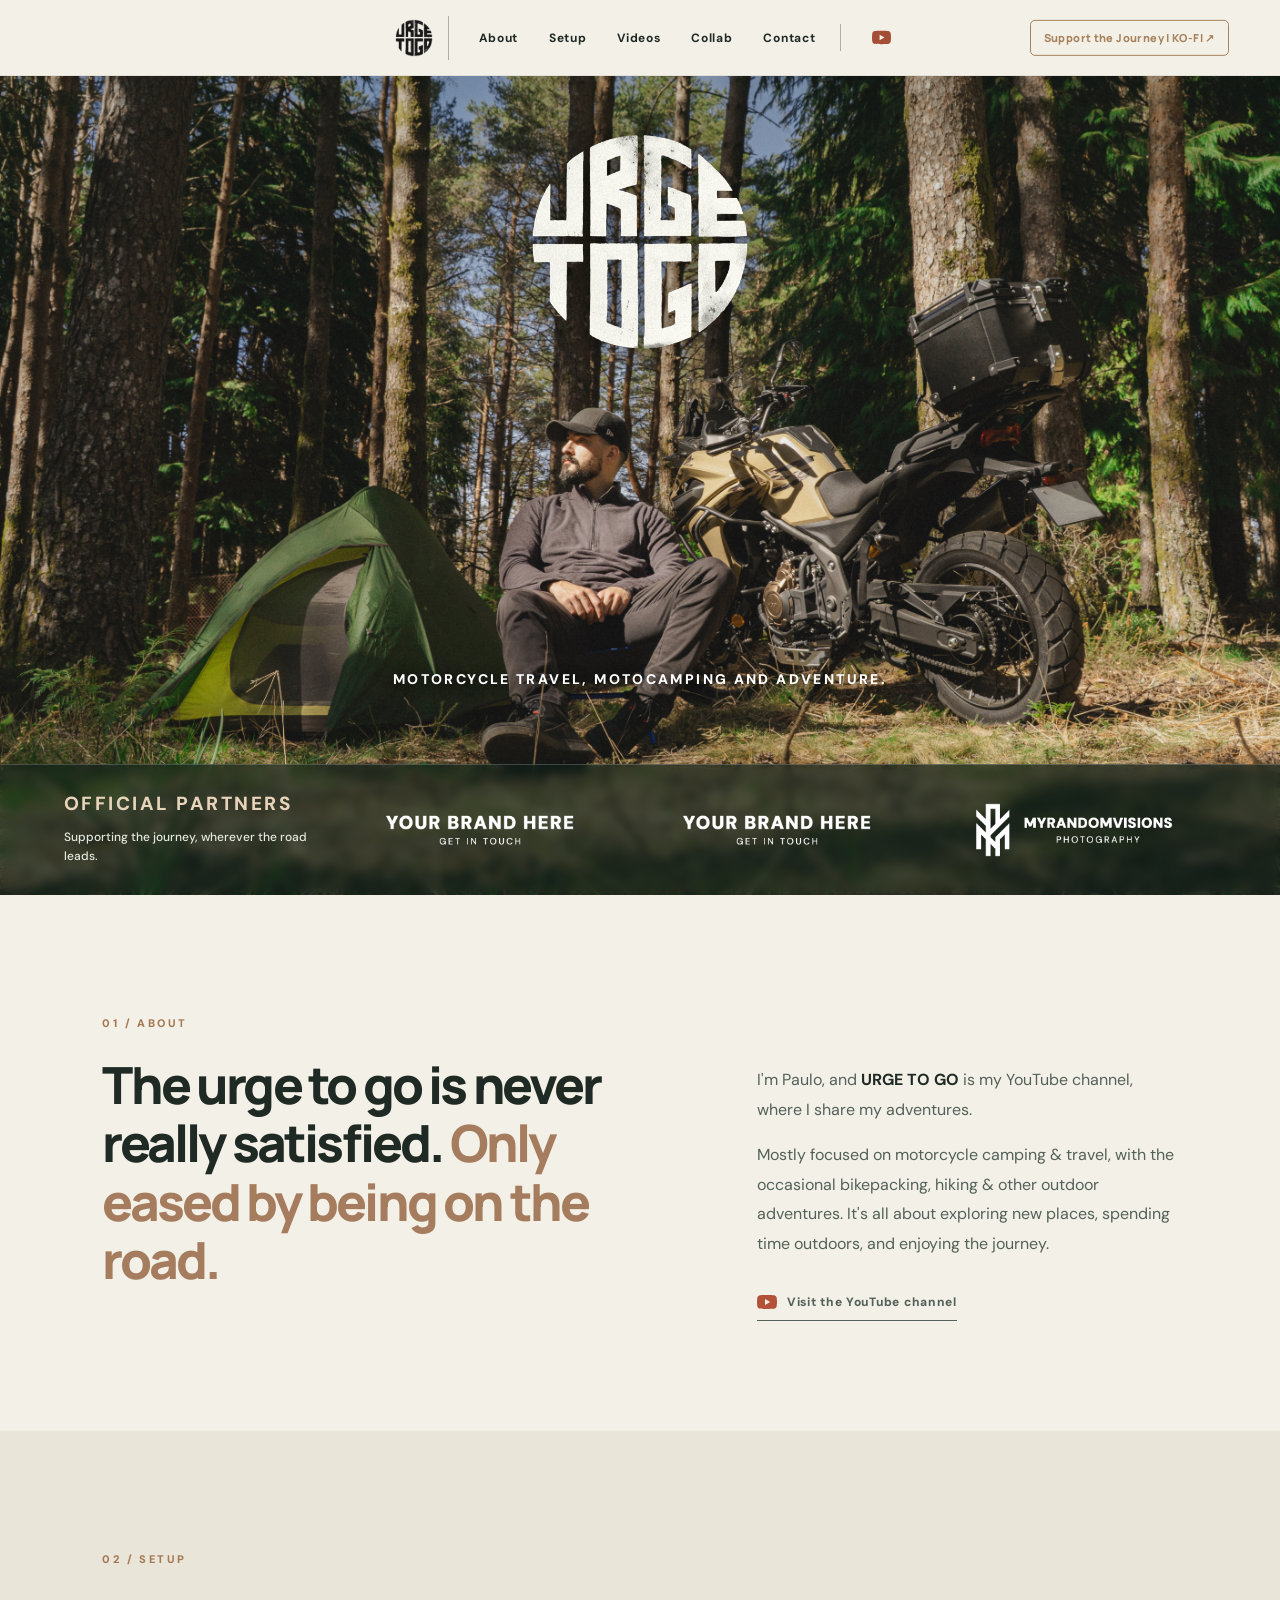
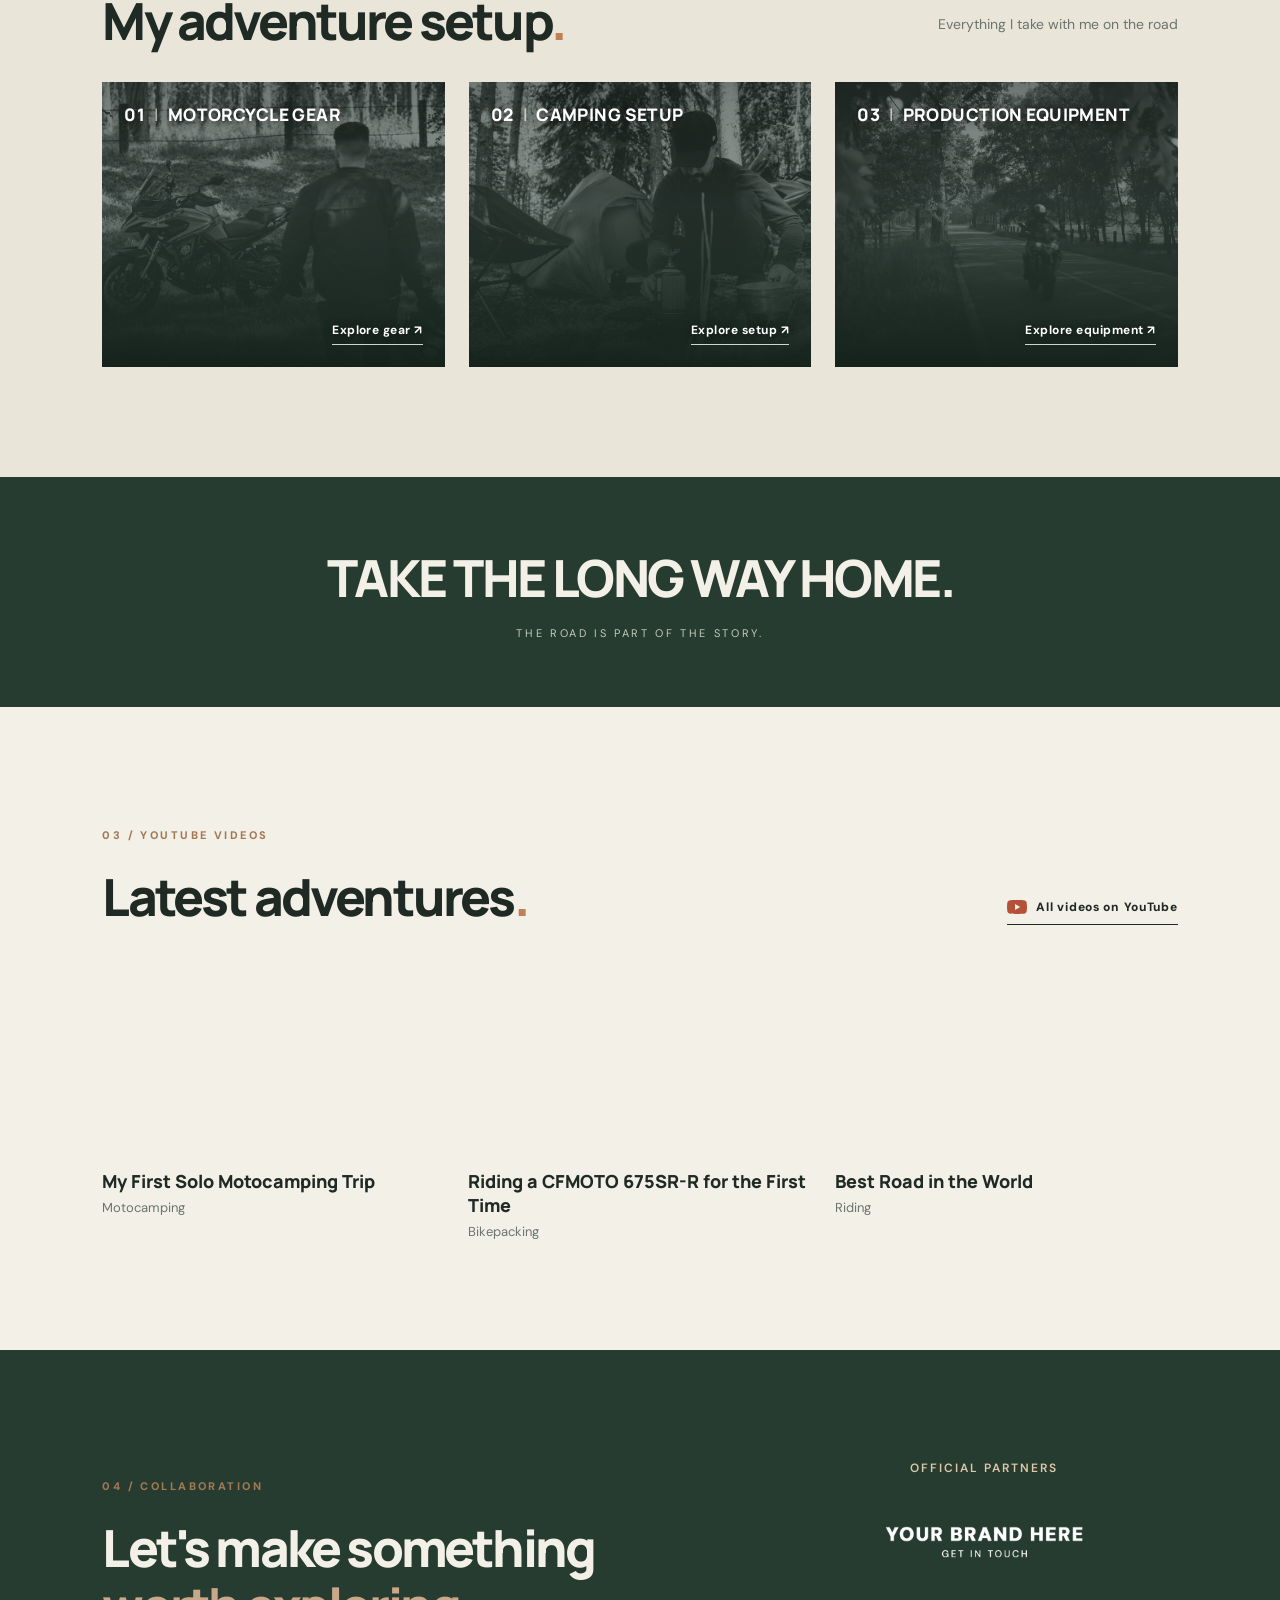
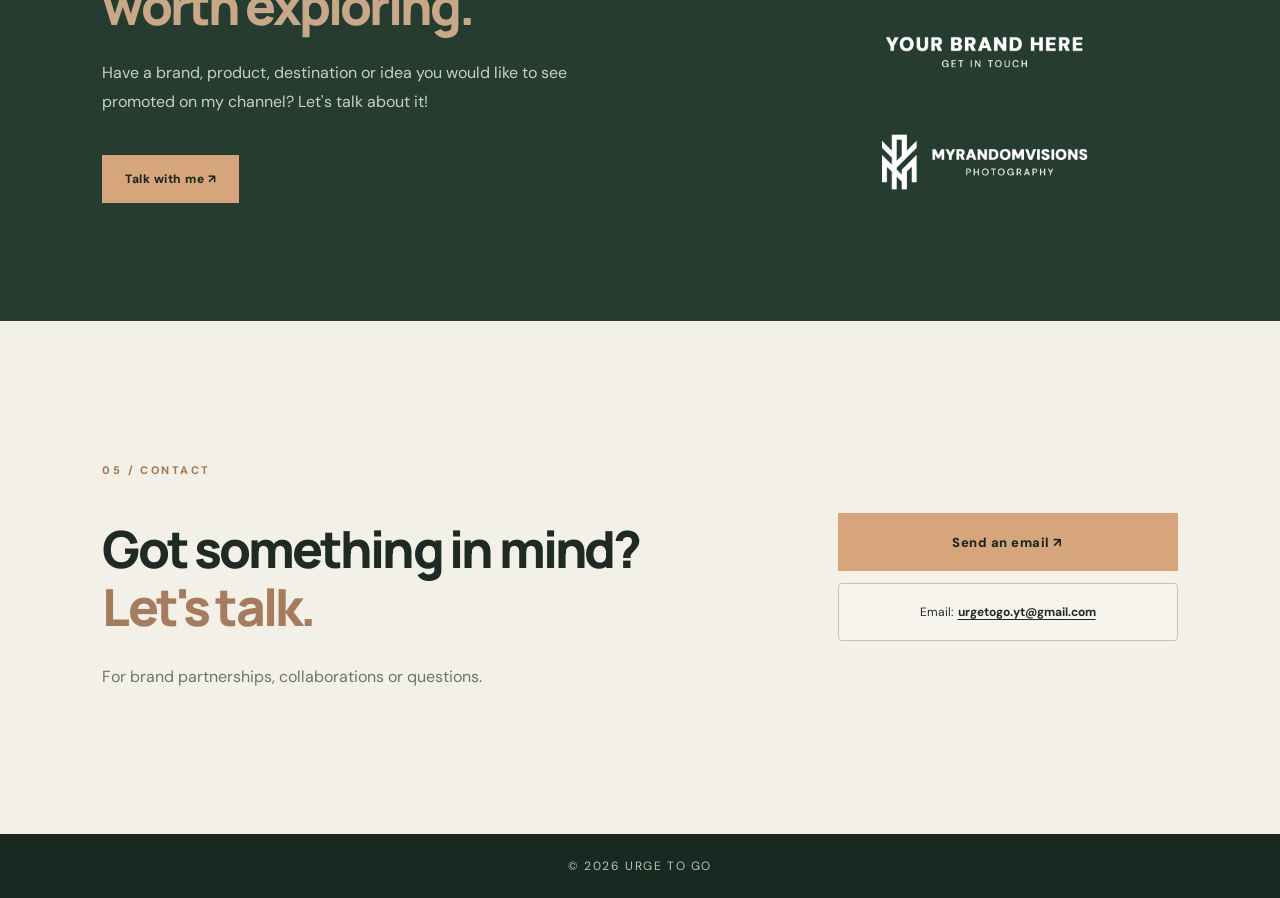
==== commit 65b898a7: "Remove social media links from index.html Removed Instagram and TikTok social media links from navig" ====
--- a/index.html
+++ b/index.html
@@ -18,20 +18,6 @@
   <!-- YouTube icon -->
   <svg class="youtube-icon" viewBox="0 0 24 24" aria-hidden="true">
     <path fill="currentColor" d="M23.5 6.2a3 3 0 0 0-2.1-2.1C19.5 3.6 12 3.6 12 3.6s-7.5 0-9.4.5A3 3 0 0 0 .5 6.2 31.4 31.4 0 0 0 0 12a31.4 31.4 0 0 0 .5 5.8 3 3 0 0 0 2.1 2.1c1.9.5 9.4.5 9.4.5s7.5 0 9.4-.5a3 3 0 0 0 2.1-2.1A31.4 31.4 0 0 0 24 12a31.4 31.4 0 0 0-.5-5.8ZM9.6 15.6V8.4l6.2 3.6-6.2 3.6Z"/>
-  </svg>
-</a>
-
-<a class="nav-social" href="https://www.instagram.com/urgetogo.one/" target="_blank" rel="noopener noreferrer" aria-label="Instagram" title="Instagram">
-  <svg viewBox="0 0 24 24" aria-hidden="true">
-    <rect x="3" y="3" width="18" height="18" rx="5" fill="none" stroke="currentColor" stroke-width="2"/>
-    <circle cx="12" cy="12" r="4" fill="none" stroke="currentColor" stroke-width="2"/>
-    <circle cx="17.5" cy="6.5" r="1" fill="currentColor"/>
-  </svg>
-</a>
-
-<a class="nav-social" href="https://www.tiktok.com/@urgetogo" target="_blank" rel="noopener noreferrer" aria-label="TikTok" title="TikTok">
-  <svg viewBox="0 0 24 24" aria-hidden="true">
-    <path fill="currentColor" d="M19.6 7.1a5.4 5.4 0 0 1-3.4-1.2v8.3a6.2 6.2 0 1 1-6.2-6.2c.4 0 .8 0 1.2.1v3.4a2.8 2.8 0 1 0 1.6 2.5V2h3.4c.2 2.1 1.7 3.8 3.8 4.1v1Z"/>
   </svg>
 </a>
         <a class="mobile-kofi" href="https://ko-fi.com/urgetogo" target="_blank" rel="noopener noreferrer">Support the Journey | KO-FI ↗</a>
--- a/style.css
+++ b/style.css
@@ -1953,3 +1953,15 @@
     justify-content: flex-start;
   }
 }
+
+/* Reduce spacing between all social icons */
+.nav nav .nav-social,
+.nav nav .nav-youtube {
+  margin-left: -6px;
+  margin-right: -6px;
+}
+
+/* Instagram purple */
+.nav nav a.nav-social[href*="instagram"] {
+  color: #fb0060;
+}
